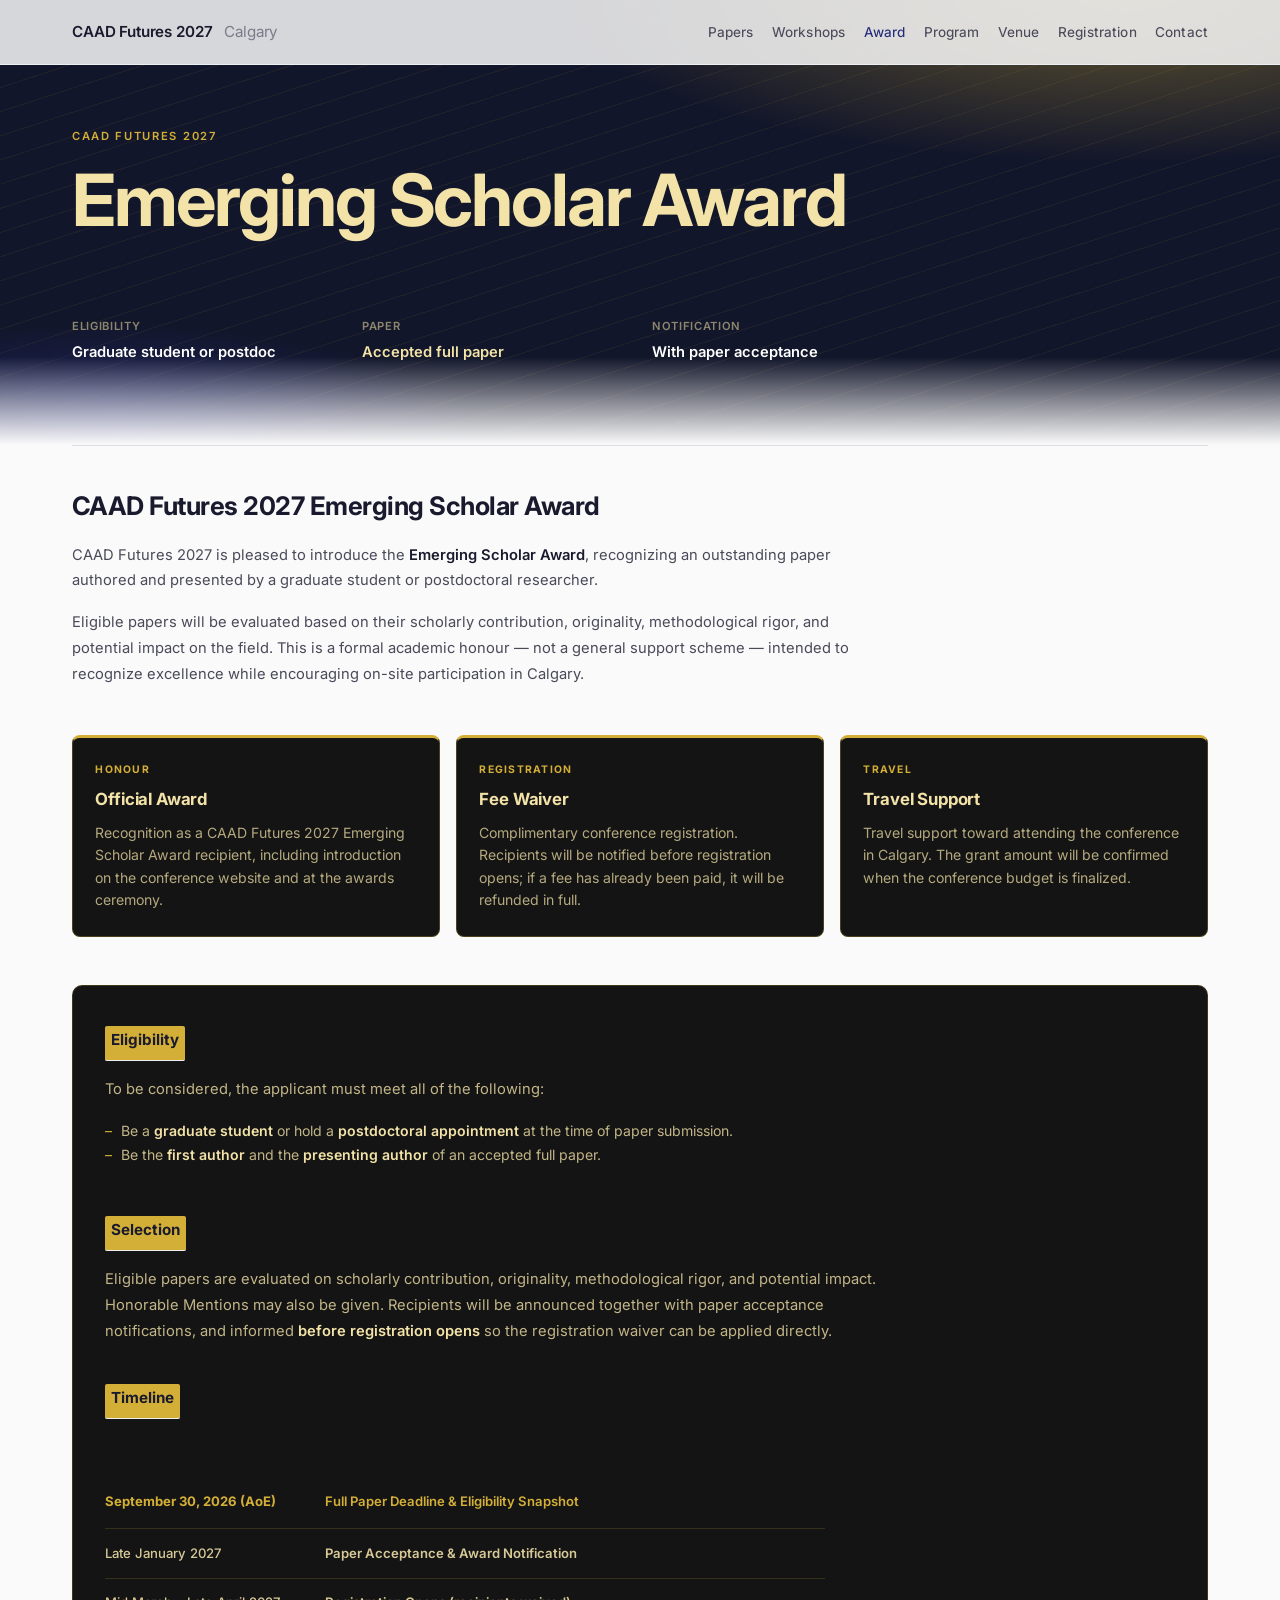
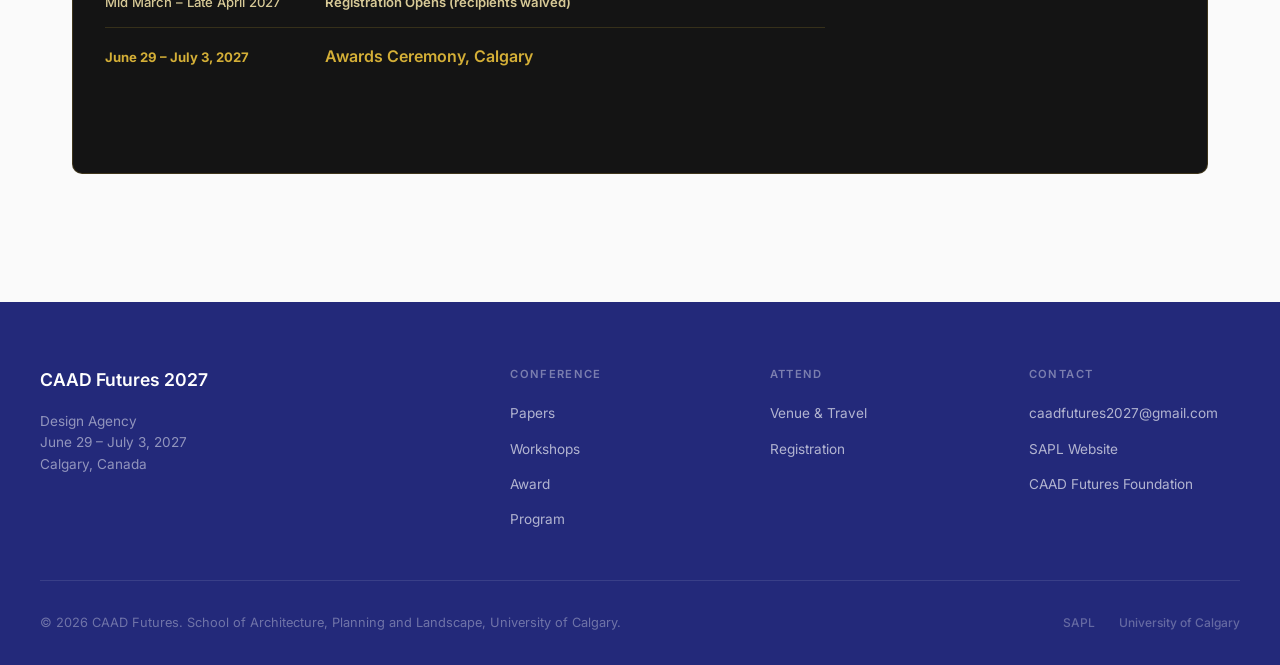
==== award.html @ a6522be3 "Add the Emerging Scholar Award and an online short-paper track. Keep both paper formats on one Call " ====
<!DOCTYPE html>
<html lang="en">
<head>
  <meta charset="UTF-8">
  <meta name="viewport" content="width=device-width, initial-scale=1.0">
  <title>Emerging Scholar Award — CAAD Futures 2027</title>
  <meta name="description" content="CAAD Futures 2027 Emerging Scholar Award: recognizing an outstanding full paper by a graduate student or postdoctoral researcher, with complimentary registration and travel support.">
  <link rel="icon" type="image/x-icon" href="favicon.ico">
  <link rel="icon" type="image/png" sizes="32x32" href="favicon-32x32.png">
  <link rel="icon" type="image/png" sizes="16x16" href="favicon-16x16.png">
  <link rel="apple-touch-icon" sizes="180x180" href="apple-touch-icon.png">
  <link rel="preconnect" href="https://fonts.googleapis.com">
  <link rel="preconnect" href="https://fonts.gstatic.com" crossorigin>
  <link href="https://fonts.googleapis.com/css2?family=Inter:wght@300;400;500;600;700&display=swap" rel="stylesheet">
  <link rel="stylesheet" href="css/style.css">
  <style>
    .reveal {
      opacity: 0;
      transform: translateY(24px);
      transition: opacity 0.7s ease, transform 0.7s ease;
    }
    .reveal.revealed {
      opacity: 1;
      transform: translateY(0);
    }
  </style>
</head>
<body class="award-page">

  <!-- ══ NAV ══ -->
  <nav class="nav">
    <div class="nav-inner">
      <a href="index.html" class="nav-logo">CAAD Futures 2027 <span>Calgary</span></a>
      <ul class="nav-links">
        <li><a href="papers.html">Papers</a></li>
        <li><a href="workshops.html">Workshops</a></li>
        <li><a href="award.html" class="active">Award</a></li>
        <li><a href="program.html">Program</a></li>
        <li><a href="venue.html">Venue</a></li>
        <li><a href="registration.html">Registration</a></li>
        <li><a href="contact.html">Contact</a></li>
      </ul>
      <div class="nav-hamburger" aria-label="Menu">
        <span></span>
        <span></span>
        <span></span>
      </div>
    </div>
  </nav>

  <div class="mobile-menu">
    <a href="papers.html">Papers</a>
    <a href="workshops.html">Workshops</a>
    <a href="award.html">Award</a>
    <a href="program.html">Program</a>
    <a href="venue.html">Venue</a>
    <a href="registration.html">Registration</a>
    <a href="contact.html">Contact</a>
  </div>


  <!-- ══ PAGE HEADER + META ══ -->
  <div class="award-header-wrap">
    <section class="page-header">
      <p class="section-label">CAAD Futures 2027</p>
      <h1 class="page-title">Emerging Scholar Award</h1>
    </section>

    <section class="section" style="padding-top: 2rem; padding-bottom: 2.5rem;">
      <div class="cfp-meta-row cfp-meta-row--3">
        <div class="cfp-meta-block">
          <p class="cfp-meta-label">Eligibility</p>
          <p class="cfp-meta-value">Graduate student or postdoc</p>
        </div>
        <div class="cfp-meta-block">
          <p class="cfp-meta-label">Paper</p>
          <p class="cfp-meta-value cfp-meta-value--accent">Accepted full paper</p>
        </div>
        <div class="cfp-meta-block">
          <p class="cfp-meta-label">Notification</p>
          <p class="cfp-meta-value">With paper acceptance</p>
        </div>
      </div>
    </section>
  </div>


  <section class="section" id="award" style="padding-top: 0;">

    <div class="divider-inline"><hr></div>

    <div class="cfp-theme-block reveal">
      <h2 class="cfp-theme-title">CAAD Futures 2027 Emerging Scholar Award</h2>
      <div class="cfp-theme-text">
        <p>CAAD Futures 2027 is pleased to introduce the <strong>Emerging Scholar Award</strong>, recognizing an outstanding paper authored and presented by a graduate student or postdoctoral researcher.</p>
        <p>Eligible papers will be evaluated based on their scholarly contribution, originality, methodological rigor, and potential impact on the field. This is a formal academic honour — not a general support scheme — intended to recognize excellence while encouraging on-site participation in Calgary.</p>
      </div>
    </div>

    <div class="award-benefits reveal">
      <div class="award-benefit">
        <p class="award-benefit-label">Honour</p>
        <h3 class="award-benefit-title">Official Award</h3>
        <p class="award-benefit-text">Recognition as a CAAD Futures 2027 Emerging Scholar Award recipient, including introduction on the conference website and at the awards ceremony.</p>
      </div>
      <div class="award-benefit">
        <p class="award-benefit-label">Registration</p>
        <h3 class="award-benefit-title">Fee Waiver</h3>
        <p class="award-benefit-text">Complimentary conference registration. Recipients will be notified before registration opens; if a fee has already been paid, it will be refunded in full.</p>
      </div>
      <div class="award-benefit">
        <p class="award-benefit-label">Travel</p>
        <h3 class="award-benefit-title">Travel Support</h3>
        <p class="award-benefit-text">Travel support toward attending the conference in Calgary. The grant amount will be confirmed when the conference budget is finalized.</p>
      </div>
    </div>

    <div class="award-panel">

    <div class="cfp-theme-block reveal">
      <h3 class="cfp-section-heading award-panel-heading">Eligibility</h3>
      <div class="cfp-theme-text">
        <p>To be considered, the applicant must meet all of the following:</p>
        <ul class="cfp-proposal-list">
          <li>Be a <strong>graduate student</strong> or hold a <strong>postdoctoral appointment</strong> at the time of paper submission.</li>
          <li>Be the <strong>first author</strong> and the <strong>presenting author</strong> of an accepted full paper.</li>
        </ul>
      </div>
    </div>

    <div class="cfp-theme-block reveal" style="margin-bottom: 0;">
      <h3 class="cfp-section-heading award-panel-heading">Selection</h3>
      <div class="cfp-theme-text">
        <p>Eligible papers are evaluated on scholarly contribution, originality, methodological rigor, and potential impact. Honorable Mentions may also be given. Recipients will be announced together with paper acceptance notifications, and informed <strong>before registration opens</strong> so the registration waiver can be applied directly.</p>
      </div>
    </div>

    <div class="cfp-timeline reveal" style="margin-top: 2.5rem;">
      <h3 class="cfp-section-heading award-panel-heading">Timeline</h3>
      <table class="dates-table">
        <tbody>
          <tr class="dates-row is-now">
            <td class="dates-date">September 30, 2026 (AoE)</td>
            <td class="dates-event">Full Paper Deadline &amp; Eligibility Snapshot</td>
          </tr>
          <tr class="dates-row">
            <td class="dates-date">Late January 2027</td>
            <td class="dates-event">Paper Acceptance &amp; Award Notification</td>
          </tr>
          <tr class="dates-row">
            <td class="dates-date">Mid March – Late April 2027</td>
            <td class="dates-event">Registration Opens (recipients waived)</td>
          </tr>
          <tr class="dates-row dates-conf">
            <td class="dates-date">June 29 – July 3, 2027</td>
            <td class="dates-event">Awards Ceremony, Calgary</td>
          </tr>
        </tbody>
      </table>
    </div>

    </div>

  </section>


  <!-- ══ FOOTER ══ -->
  <footer class="footer">
    <div class="footer-inner">
      <div class="footer-grid">
        <div>
          <p class="footer-brand">CAAD Futures 2027</p>
          <p class="footer-brand-sub">
            Design Agency<br>
            June 29 – July 3, 2027<br>
            Calgary, Canada
          </p>
        </div>
        <div>
          <p class="footer-heading">Conference</p>
          <ul class="footer-links">
            <li><a href="papers.html">Papers</a></li>
            <li><a href="workshops.html">Workshops</a></li>
            <li><a href="award.html">Award</a></li>
            <li><a href="program.html">Program</a></li>
          </ul>
        </div>
        <div>
          <p class="footer-heading">Attend</p>
          <ul class="footer-links">
            <li><a href="venue.html">Venue & Travel</a></li>
            <li><a href="registration.html">Registration</a></li>
          </ul>
        </div>
        <div>
          <p class="footer-heading">Contact</p>
          <ul class="footer-links">
            <li><a href="mailto:caadfutures2027@gmail.com">caadfutures2027@gmail.com</a></li>
            <li><a href="https://sapl.ucalgary.ca" target="_blank" rel="noopener">SAPL Website</a></li>
            <li><a href="https://www.caadfutures.org/" target="_blank" rel="noopener">CAAD Futures Foundation</a></li>
          </ul>
        </div>
      </div>
      <div class="footer-bottom">
        <p class="footer-copy">&copy; 2026 CAAD Futures. School of Architecture, Planning and Landscape, University of Calgary.</p>
        <div class="footer-logos">
          <span>SAPL</span>
          <span>University of Calgary</span>
        </div>
      </div>
    </div>
  </footer>

  <script src="js/main.js"></script>
</body>
</html>
---- css/style.css ----
:root {
  --color-bg: #fafafa;
  --color-surface: #ffffff;
  --color-text: #1a1a2e;
  --color-text-secondary: #4a4a5a;
  --color-text-tertiary: #7a7a8a;
  --color-accent: #23297a;
  --color-accent-hover: #2e3590;
  --color-accent-light: #ecedf5;
  --color-border: #dddde5;
  --color-border-light: #eeeff3;
  --color-highlight: #ecedf5;
  --color-tag-bg: #e4e5f0;
  --color-tag-text: #3a4199;
  --color-live: #dc2626;
  --font-display: 'Inter', system-ui, -apple-system, sans-serif;
  --font-body: 'Inter', system-ui, -apple-system, sans-serif;
}

* {
  margin: 0;
  padding: 0;
  box-sizing: border-box;
}

html {
  scroll-behavior: smooth;
  -webkit-font-smoothing: antialiased;
  -moz-osx-font-smoothing: grayscale;
}

body {
  font-family: var(--font-body);
  background: var(--color-bg);
  color: var(--color-text);
  line-height: 1.6;
}

/* ── NAV ── */

.nav {
  position: fixed;
  top: 0;
  left: 0;
  right: 0;
  z-index: 100;
  background: rgba(250, 250, 250, 0.85);
  backdrop-filter: blur(20px);
  -webkit-backdrop-filter: blur(20px);
  border-bottom: 1px solid var(--color-border-light);
  transition: all 0.3s ease;
}

.nav.scrolled {
  background: rgba(250, 250, 250, 0.95);
  border-bottom-color: var(--color-border);
}

.nav-inner {
  max-width: 1200px;
  margin: 0 auto;
  padding: 0 2rem;
  height: 64px;
  display: flex;
  align-items: center;
  justify-content: space-between;
}

.nav-logo {
  font-family: var(--font-display);
  font-size: 0.95rem;
  font-weight: 600;
  letter-spacing: -0.01em;
  color: var(--color-text);
  text-decoration: none;
}

.nav-logo span {
  font-weight: 400;
  color: var(--color-text-tertiary);
  margin-left: 0.5rem;
}

.nav-links {
  display: flex;
  gap: 1.15rem;
  list-style: none;
}

.nav-links a {
  font-size: 0.85rem;
  font-weight: 450;
  color: var(--color-text-secondary);
  text-decoration: none;
  transition: color 0.2s;
  letter-spacing: 0.01em;
}

.nav-links a:hover,
.nav-links a.active {
  color: var(--color-accent);
}

.nav-hamburger {
  display: none;
  flex-direction: column;
  gap: 5px;
  cursor: pointer;
  padding: 4px;
}

.nav-hamburger span {
  display: block;
  width: 22px;
  height: 1.5px;
  background: var(--color-text);
  transition: all 0.3s;
}

.mobile-menu {
  display: none;
  position: fixed;
  top: 64px;
  left: 0;
  right: 0;
  bottom: 0;
  background: rgba(250, 250, 250, 0.98);
  backdrop-filter: blur(20px);
  z-index: 99;
  padding: 2rem;
}

.mobile-menu.open {
  display: flex;
  flex-direction: column;
  gap: 0.5rem;
}

.mobile-menu a {
  font-family: var(--font-display);
  font-size: 1.5rem;
  font-weight: 500;
  color: var(--color-text);
  text-decoration: none;
  padding: 0.75rem 0;
  border-bottom: 1px solid var(--color-border-light);
  transition: color 0.2s;
}

.mobile-menu a:hover {
  color: var(--color-text-secondary);
}

/* ── HERO ── */

.hero {
  min-height: 100vh;
  display: flex;
  flex-direction: column;
  justify-content: center;
  padding: 8rem 2rem 4rem;
  max-width: 1200px;
  margin: 0 auto;
  position: relative;
}

.hero-gif {
  width: 100%;
  height: auto;
  margin-bottom: 2rem;
}

.hero-agency-gif {
  height: 1em;
  width: auto;
  vertical-align: -0.25em;
  margin-left: 0.1em;
  object-fit: contain;
}

.hero-eyebrow {
  font-family: var(--font-display);
  font-size: clamp(1.8rem, 4vw, 3rem);
  font-weight: 700;
  letter-spacing: -0.03em;
  text-transform: none;
  color: var(--color-accent);
  margin-bottom: 0.5rem;
}

.hero-title {
  font-family: var(--font-display);
  font-size: clamp(3rem, 8vw, 6.5rem);
  font-weight: 700;
  line-height: 1.0;
  letter-spacing: -0.03em;
  color: var(--color-accent);
  margin-bottom: 3rem;
  white-space: nowrap;
}

.hero-subtitle {
  font-family: var(--font-display);
  font-size: clamp(1.2rem, 3vw, 2rem);
  font-weight: 400;
  color: var(--color-accent);
  opacity: 0.6;
  letter-spacing: -0.01em;
  margin-bottom: 3rem;
}

.hero-meta {
  display: flex;
  flex-wrap: wrap;
  gap: 1.5rem;
  margin-bottom: 3rem;
}

.hero-meta-item {
  display: flex;
  align-items: center;
  gap: 0.5rem;
  font-size: 0.95rem;
  color: var(--color-text-secondary);
}

.hero-meta-item svg {
  width: 18px;
  height: 18px;
  opacity: 0.5;
}

/* ── GANTT TIMELINE ── */

.gantt {
  margin-top: 3.5rem;
  position: relative;
  width: 100%;
  overflow-x: auto;
  -webkit-overflow-scrolling: touch;
}

.gantt-inner {
  min-width: 750px;
  position: relative;
}

/* Header ticks (absolute positioned) */
.gantt-header {
  position: relative;
  margin-left: 100px;
  height: 22px;
  margin-bottom: 4px;
}

.gantt-tick {
  position: absolute;
  font-size: 0.6rem;
  font-weight: 450;
  color: var(--color-text-tertiary);
  transform: translateX(-50%);
  white-space: nowrap;
  letter-spacing: 0.01em;
}

.gantt-tick.is-year {
  font-weight: 700;
  color: var(--color-text-secondary);
}

.gantt-tick.is-day {
  font-size: 0.62rem;
  font-weight: 700;
  color: var(--color-accent);
  opacity: 1;
}

/* Conference zone background */
.gantt-conf-zone {
  position: absolute;
  top: 22px;
  bottom: 0;
  background: var(--color-accent);
  opacity: 0.045;
  pointer-events: none;
  border-radius: 3px;
}

/* Vertical grid lines */
.gantt-grid-abs {
  position: absolute;
  top: 26px;
  bottom: 0;
  left: 100px;
  right: 0;
  pointer-events: none;
}

.gantt-vline {
  position: absolute;
  top: 0;
  bottom: 0;
  width: 1px;
  background: var(--color-border-light);
}

.gantt-vline.is-year {
  background: var(--color-border);
}

.gantt-vline.is-day {
  background: var(--color-accent);
  opacity: 0.18;
}

/* Tracks */
.gantt-tracks {
  position: relative;
  margin-left: 100px;
}

.gantt-track {
  display: flex;
  align-items: center;
  height: 28px;
  position: relative;
}

.gantt-track.conf-row {
  height: 30px;
  margin-left: -8px;
  padding-left: 8px;
  margin-right: -4px;
  background: linear-gradient(90deg,
    transparent 0%,
    rgba(35, 41, 122, 0.04) 10%,
    rgba(35, 41, 122, 0.04) 100%
  );
  border-radius: 3px;
}

.gantt-track.conf-row .gantt-bar {
  height: 6px;
}

.gantt-track.conf-row .gantt-bar-dot {
  width: 8px;
  height: 8px;
}

.gantt-track-label {
  position: absolute;
  left: -100px;
  width: 92px;
  font-size: 0.68rem;
  font-weight: 600;
  color: var(--color-text-secondary);
  text-align: right;
  padding-right: 12px;
  letter-spacing: 0.01em;
}

.gantt-track-label.conf-label {
  color: var(--color-accent);
  font-weight: 700;
}

/* Bars */
.gantt-bar {
  position: absolute;
  height: 4px;
  border-radius: 2px;
  display: flex;
  align-items: center;
  padding: 0;
  transition: opacity 0.2s, height 0.15s;
  cursor: default;
}

.gantt-bar:hover {
  opacity: 0.85 !important;
  height: 6px;
}

.gantt-bar-label {
  position: absolute;
  top: -14px;
  left: 0;
  font-size: 0.55rem;
  font-weight: 600;
  color: var(--color-text-secondary);
  white-space: nowrap;
  letter-spacing: 0.01em;
}

.gantt-bar.active {
  height: 6px;
}

.gantt-bar.active .gantt-bar-label {
  color: var(--color-accent);
  font-weight: 650;
}

.gantt-bar-dot {
  position: absolute;
  left: -3px;
  top: 50%;
  transform: translateY(-50%);
  width: 7px;
  height: 7px;
  border-radius: 50%;
}

/* Today marker */
.gantt-today {
  position: absolute;
  top: 0;
  bottom: 0;
  width: 2px;
  background: var(--color-live);
  z-index: 10;
  pointer-events: none;
}

.gantt-today::before {
  content: 'Today';
  position: absolute;
  top: -18px;
  left: 50%;
  transform: translateX(-50%);
  font-size: 0.55rem;
  font-weight: 700;
  color: var(--color-live);
  white-space: nowrap;
  letter-spacing: 0.04em;
  text-transform: uppercase;
}

.gantt-today::after {
  content: '';
  position: absolute;
  top: -3px;
  left: 50%;
  transform: translateX(-50%);
  width: 6px;
  height: 6px;
  border-radius: 50%;
  background: var(--color-live);
}

/* Gantt responsive */
@media (max-width: 600px) {
  .gantt { margin-top: 2.5rem; }
  .gantt-header { margin-left: 72px; }
  .gantt-grid-abs { left: 72px; }
  .gantt-tracks { margin-left: 72px; }
  .gantt-conf-zone { left: calc(52% + 72px) !important; }
  .gantt-track-label {
    left: -72px;
    width: 64px;
    font-size: 0.6rem;
    padding-right: 8px;
  }
  .gantt-tick { font-size: 0.5rem; }
  .gantt-tick.is-day { font-size: 0.48rem; }
}

/* ── PHASE CARD ── */

.phase-cards {
  display: flex;
  flex-wrap: wrap;
  gap: 2rem;
  max-width: 1000px;
}

.phase-card {
  background: var(--color-accent);
  color: white;
  border-radius: 5px;
  padding: 2rem 2.5rem;
  flex: 1 1 0;
  min-width: 0;
  position: relative;
  overflow: hidden;
}

.phase-card::after {
  content: '';
  position: absolute;
  top: -50%;
  right: -30%;
  width: 200px;
  height: 200px;
  background: rgba(255, 255, 255, 0.03);
  border-radius: 50%;
}

.phase-label {
  font-size: 0.7rem;
  font-weight: 600;
  letter-spacing: 0.15em;
  text-transform: uppercase;
  color: rgba(255, 255, 255, 0.5);
  margin-bottom: 0.75rem;
}

.phase-title {
  font-family: var(--font-display);
  font-size: 1.4rem;
  font-weight: 600;
  margin-bottom: 0.5rem;
  letter-spacing: -0.01em;
}

.phase-desc {
  font-size: 0.9rem;
  color: rgba(255, 255, 255, 0.65);
  margin-bottom: 1.5rem;
  line-height: 1.5;
}

.phase-btn {
  display: inline-flex;
  align-items: center;
  gap: 0.5rem;
  background: white;
  color: var(--color-accent);
  font-family: var(--font-body);
  font-size: 0.85rem;
  font-weight: 600;
  padding: 0.7rem 1.4rem;
  border-radius: 5px;
  text-decoration: none;
  transition: all 0.2s;
}

.phase-btn:hover {
  background: rgba(255, 255, 255, 0.9);
  transform: translateY(-1px);
}

.phase-btn svg {
  width: 14px;
  height: 14px;
  transition: transform 0.2s;
}

.phase-btn:hover svg {
  transform: translateX(2px);
}

.phase-card--cfp {
  background: linear-gradient(145deg, #4f63f2 0%, #6d7cff 55%, #8aa0ff 100%);
}

.phase-card--cfp .phase-btn {
  color: #3d4fd4;
}

.phase-card--cfp .phase-desc .deadline-badge {
  background: #fff;
  color: #3d4fd4;
}

.phase-card--pulse {
  animation: phase-card-blink 1.4s ease-in-out infinite;
}

@keyframes phase-card-blink {
  0%, 100% {
    box-shadow: 0 8px 24px rgba(79, 99, 242, 0.28);
    filter: brightness(1);
  }
  50% {
    box-shadow: 0 0 0 8px rgba(255, 255, 255, 0.45), 0 18px 42px rgba(79, 99, 242, 0.5);
    filter: brightness(1.28);
  }
}

@media (prefers-reduced-motion: reduce) {
  .phase-card--pulse {
    animation: none;
    box-shadow: 0 0 0 3px rgba(255, 255, 255, 0.45);
    filter: brightness(1.08);
  }
}

.award-spotlight {
  display: flex;
  align-items: center;
  justify-content: space-between;
  gap: 2rem;
  max-width: 1000px;
  margin-top: 1.25rem;
  padding: 1.85rem 2.25rem;
  text-decoration: none;
  color: #fff;
  border-radius: 6px;
  position: relative;
  overflow: hidden;
  background: linear-gradient(135deg, #3d1f4a 0%, #6b2d5b 48%, #8e3b52 100%);
  box-shadow: 0 14px 36px rgba(61, 31, 74, 0.32);
  transition: transform 0.2s, box-shadow 0.2s;
}

.award-spotlight::before {
  content: '';
  position: absolute;
  inset: 0;
  background:
    repeating-linear-gradient(
      -22deg,
      transparent,
      transparent 14px,
      rgba(255, 255, 255, 0.06) 14px,
      rgba(255, 255, 255, 0.06) 15px
    );
  pointer-events: none;
}

.award-spotlight-copy,
.award-spotlight-cta {
  position: relative;
}

.award-spotlight-kicker {
  font-size: 0.68rem;
  font-weight: 700;
  letter-spacing: 0.16em;
  text-transform: uppercase;
  color: rgba(255, 255, 255, 0.62);
  margin-bottom: 0.4rem;
}

.award-spotlight-title {
  font-family: var(--font-display);
  font-size: 1.55rem;
  font-weight: 700;
  letter-spacing: -0.02em;
  margin-bottom: 0.4rem;
}

.award-spotlight-desc {
  font-size: 0.9rem;
  line-height: 1.5;
  color: rgba(255, 255, 255, 0.78);
  max-width: 52ch;
}

.award-spotlight-cta {
  flex-shrink: 0;
  display: inline-flex;
  align-items: center;
  gap: 0.5rem;
  background: #fff;
  color: #3d1f4a;
  font-size: 0.85rem;
  font-weight: 700;
  padding: 0.75rem 1.35rem;
  border-radius: 5px;
}

.award-spotlight-cta svg {
  width: 14px;
  height: 14px;
}

.award-spotlight:hover {
  transform: translateY(-2px);
  box-shadow: 0 18px 44px rgba(61, 31, 74, 0.42);
}

.award-spotlight:hover .award-spotlight-cta svg {
  transform: translateX(2px);
}

.award-spotlight-cta svg {
  transition: transform 0.2s;
}

@media (prefers-reduced-motion: reduce) {
  .award-spotlight {
    transition: none;
  }
}

.award-header-wrap {
  position: relative;
  isolation: isolate;
  overflow: hidden;
  background: #12162a;
}

.award-header-wrap::before {
  content: '';
  position: absolute;
  inset: 0;
  background:
    radial-gradient(ellipse 85% 70% at 88% 0%, rgba(212, 175, 55, 0.42), transparent 52%),
    radial-gradient(ellipse 55% 50% at 8% 100%, rgba(35, 41, 122, 0.85), transparent 55%),
    repeating-linear-gradient(-18deg, transparent, transparent 22px, rgba(212, 175, 55, 0.07) 22px, rgba(212, 175, 55, 0.07) 23px);
  z-index: 0;
}

.award-header-wrap::after {
  content: '';
  position: absolute;
  left: 0;
  right: 0;
  bottom: 0;
  height: 88px;
  background: linear-gradient(to bottom, transparent, var(--color-bg));
  z-index: 1;
  pointer-events: none;
}

.award-header-wrap .page-header,
.award-header-wrap .section {
  position: relative;
  z-index: 2;
  background: transparent;
}

.award-header-wrap .section-label {
  color: #d4af37;
}

.award-header-wrap .page-title {
  color: #f3e3a8;
}

.award-header-wrap .cfp-meta-label {
  color: rgba(243, 227, 168, 0.55);
}

.award-header-wrap .cfp-meta-value {
  color: #fff;
}

.award-header-wrap .cfp-meta-value--accent {
  color: #f3e3a8;
}

.cfp-meta-row--3 {
  grid-template-columns: repeat(3, 1fr);
}

.award-page .award-benefit {
  background: #141414;
  border: 1px solid rgba(212, 175, 55, 0.28);
  border-top: 3px solid #d4af37;
}

.award-page .award-benefit-label {
  color: #d4af37;
}

.award-page .award-benefit-title {
  color: #f3e3a8;
}

.award-page .award-benefit-text {
  color: rgba(243, 227, 168, 0.72);
}

.award-panel {
  background: #141414;
  padding: 2.5rem 2rem;
  border-radius: 10px;
  margin-bottom: 2rem;
  border: 1px solid rgba(212, 175, 55, 0.22);
}

.award-panel-heading {
  font-size: 1.15rem;
  border-bottom: none;
  display: inline-block;
  background: #d4af37;
  color: #141414;
  padding: 0.12em 0.4em;
  border-radius: 2px;
  margin-bottom: 1rem;
}

.award-panel .cfp-theme-text p,
.award-panel .cfp-proposal-list li {
  color: rgba(243, 227, 168, 0.78);
}

.award-panel .cfp-theme-text strong,
.award-panel .cfp-proposal-list strong {
  color: #f3e3a8;
}

.award-panel .cfp-proposal-list li::before {
  color: #d4af37;
}

.award-panel .dates-date,
.award-panel .dates-event {
  color: rgba(243, 227, 168, 0.88);
}

.award-panel .dates-row td {
  border-bottom-color: rgba(212, 175, 55, 0.18);
}

.award-panel .dates-row.is-now .dates-date,
.award-panel .dates-row.is-now .dates-event,
.award-panel .dates-row.dates-conf .dates-date,
.award-panel .dates-row.dates-conf .dates-event {
  color: #d4af37;
}

.award-benefits {
  display: grid;
  grid-template-columns: repeat(3, 1fr);
  gap: 1rem;
  margin: 0 0 3rem;
}

.award-benefit {
  background: var(--color-surface);
  border: 1px solid var(--color-border-light);
  border-radius: 8px;
  padding: 1.5rem 1.4rem;
}

.award-benefit-label {
  font-size: 0.65rem;
  font-weight: 700;
  letter-spacing: 0.12em;
  text-transform: uppercase;
  color: var(--color-accent);
  margin-bottom: 0.45rem;
}

.award-benefit-title {
  font-family: var(--font-display);
  font-size: 1.05rem;
  font-weight: 700;
  margin-bottom: 0.55rem;
  letter-spacing: -0.01em;
}

.award-benefit-text {
  font-size: 0.88rem;
  color: var(--color-text-secondary);
  line-height: 1.6;
}

.tag-award {
  background: rgba(184, 134, 11, 0.12);
  color: #8a6914;
}

.tag-short {
  background: rgba(14, 110, 110, 0.1);
  color: #0e6e6e;
}

.phase-card--ers {
  background: linear-gradient(145deg, #0e6e6e 0%, #178787 100%);
}

.phase-card--ers .phase-btn {
  color: #0e6e6e;
}

.ers-page {
  --color-accent: #0e6e6e;
  --color-accent-hover: #148282;
  --color-accent-light: #e6f3f3;
  --color-tag-bg: #d7ecec;
  --color-tag-text: #0e6e6e;
}

.ers-page .page-title,
.ers-page .section-label {
  color: #0e6e6e;
}

.ers-page .cfp-meta-value--accent,
.ers-page .cfp-topics-num {
  color: #0e6e6e;
}

.ers-page .dates-row.is-now .dates-date,
.ers-page .dates-row.is-now .dates-event,
.ers-page .dates-row.dates-conf .dates-date,
.ers-page .dates-row.dates-conf .dates-event {
  color: #0e6e6e;
}

.ers-compare {
  display: grid;
  grid-template-columns: 1fr 1fr;
  gap: 1rem;
  margin: 0 0 3rem;
}

.ers-compare-card {
  background: var(--color-surface);
  border: 1px solid var(--color-border-light);
  border-radius: 8px;
  padding: 1.5rem 1.4rem;
}

.ers-compare-card--full {
  background: var(--color-accent-light);
  border-color: #c5c8e0;
}

.ers-compare-card--full .ers-compare-label,
.ers-compare-card--full .cfp-proposal-list strong {
  color: var(--color-accent);
}

.ers-compare-card--focus {
  background: #e6f3f3;
  border-color: #b7d8d8;
}

.ers-compare-label {
  font-size: 0.65rem;
  font-weight: 700;
  letter-spacing: 0.12em;
  text-transform: uppercase;
  color: var(--color-text-tertiary);
  margin-bottom: 0.4rem;
}

.ers-compare-card--focus .ers-compare-label {
  color: #0e6e6e;
}

.track-badge {
  display: inline-block;
  font-size: 0.68rem;
  font-weight: 700;
  letter-spacing: 0.08em;
  text-transform: uppercase;
  padding: 0.12em 0.4em;
  border-radius: 2px;
  vertical-align: 0.08em;
  margin-right: 0.25rem;
}

.track-badge--inperson {
  background: var(--color-accent);
  color: #fff;
}

.track-badge--online {
  background: #0e6e6e;
  color: #fff;
}

.ers-compare-title {
  font-family: var(--font-display);
  font-size: 1.25rem;
  font-weight: 700;
  margin-bottom: 0.75rem;
  letter-spacing: -0.02em;
}

.ers-compare-link {
  margin-top: 1rem;
  font-size: 0.85rem;
}

.ers-compare-link a {
  color: var(--color-accent);
  font-weight: 600;
  text-decoration: none;
  border-bottom: 1px solid var(--color-border);
}

.ers-panel {
  background: var(--color-accent-light);
  padding: 2.5rem 2rem;
  border-radius: 10px;
  margin-bottom: 2rem;
}

.ers-mark {
  font-size: 1.15rem;
  border-bottom: none;
  display: inline-block;
  background: #0e6e6e;
  color: #fff;
  padding: 0.05em 0.3em;
  border-radius: 2px;
}

.ers-panel .cfp-theme-text strong,
.ers-panel .cfp-proposal-list strong {
  color: #0e6e6e;
}

@media (max-width: 768px) {
  .ers-compare {
    grid-template-columns: 1fr;
  }
}

@media (max-width: 768px) {
  .award-benefits {
    grid-template-columns: 1fr;
  }

  .award-spotlight {
    flex-direction: column;
    align-items: flex-start;
    padding: 1.5rem 1.4rem;
  }

  .cfp-meta-row--3 {
    grid-template-columns: 1fr;
  }
}

/* ── SECTIONS ── */

.section {
  max-width: 1200px;
  margin: 0 auto;
  padding: 6rem 2rem;
}

.section-label {
  font-size: 0.7rem;
  font-weight: 600;
  letter-spacing: 0.15em;
  text-transform: uppercase;
  color: var(--color-accent);
  margin-bottom: 1rem;
}

.section-title {
  font-family: var(--font-display);
  font-size: clamp(2rem, 4vw, 3rem);
  font-weight: 700;
  letter-spacing: -0.02em;
  margin-bottom: 1.5rem;
  line-height: 1.15;
}

.section-desc {
  font-size: 1.05rem;
  color: var(--color-text-secondary);
  max-width: 720px;
  line-height: 1.7;
}

.divider {
  max-width: 1200px;
  margin: 0 auto;
  padding: 0 2rem;
}

.divider hr {
  border: none;
  border-top: 1px solid var(--color-border);
}

/* ── THEME ── */

.theme-section {
  background: var(--color-surface);
  border-top: 1px solid var(--color-border-light);
  border-bottom: 1px solid var(--color-border-light);
}

.theme-grid {
  display: grid;
  grid-template-columns: 1fr 1fr;
  gap: 4rem;
  margin-top: 3rem;
}

.theme-text {
  font-size: 1.05rem;
  color: var(--color-text-secondary);
  line-height: 1.8;
}

.theme-topics {
  display: flex;
  flex-direction: column;
  gap: 0.75rem;
}

.topic-item {
  display: flex;
  align-items: flex-start;
  gap: 1rem;
  padding: 1rem 1.25rem;
  background: var(--color-bg);
  border-radius: 5px;
  border: 1px solid var(--color-border-light);
  transition: border-color 0.2s;
}

.topic-item:hover {
  border-color: var(--color-border);
}

.topic-number {
  font-family: var(--font-display);
  font-size: 0.75rem;
  font-weight: 600;
  color: var(--color-accent);
  opacity: 0.5;
  min-width: 20px;
}

.topic-text {
  font-size: 0.9rem;
  font-weight: 450;
  color: var(--color-text);
  line-height: 1.4;
}

/* ── DATES TABLE ── */

.dates-table {
  width: 100%;
  max-width: 720px;
  border-collapse: collapse;
  margin-top: 2.5rem;
}

.dates-row td {
  padding: 0.85rem 0;
  border-bottom: 1px solid var(--color-border-light);
  vertical-align: baseline;
}

.dates-row:last-child td {
  border-bottom: none;
}

.dates-date {
  width: 220px;
  font-size: 0.82rem;
  font-weight: 500;
  color: var(--color-text);
  padding-right: 2rem !important;
  white-space: nowrap;
}

.dates-event {
  font-family: var(--font-display);
  font-size: 0.82rem;
  font-weight: 600;
  color: var(--color-text);
}

.dates-tag {
  width: 100px;
  text-align: right;
  padding-left: 1rem !important;
}

.dates-tag span {
  display: inline-block;
  font-size: 0.65rem;
  font-weight: 600;
  padding: 0.2rem 0.5rem;
  border-radius: 3px;
  letter-spacing: 0.02em;
}

.tag-papers {
  background: rgba(35, 41, 122, 0.08);
  color: #23297a;
}

.tag-workshops {
  background: rgba(92, 107, 192, 0.08);
  color: #3949ab;
}

.tag-reg {
  background: rgba(198, 68, 62, 0.08);
  color: #c6443e;
}

.tag-conf {
  background: var(--color-accent);
  color: white;
}

/* Active row */
.dates-row.is-now td {
  padding-top: 1rem;
  padding-bottom: 1rem;
}

.dates-row.is-now .dates-date {
  color: var(--color-accent);
  font-weight: 700;
}

.dates-row.is-now .dates-event {
  color: var(--color-accent);
}

/* Conference row */
.dates-row.dates-conf td {
  padding-top: 1rem;
  padding-bottom: 1rem;
  border-bottom: none;
}

.dates-row.dates-conf .dates-date {
  font-weight: 700;
  color: var(--color-accent);
}

.dates-row.dates-conf .dates-event {
  color: var(--color-accent);
  font-size: 1rem;
}

@media (max-width: 600px) {
  .dates-date {
    width: auto;
    white-space: normal;
    font-size: 0.75rem;
    padding-right: 1rem !important;
  }
  .dates-event { font-size: 0.82rem; }
  .dates-tag { display: none; }
}

/* ── PROGRAM GRID ── */

.program-grid {
  display: grid;
  grid-template-columns: repeat(auto-fill, minmax(320px, 1fr));
  gap: 1rem;
  margin-top: 2.5rem;
}

.program-day {
  border: 1px solid var(--color-border-light);
  border-radius: 5px;
  overflow: hidden;
  background: var(--color-surface);
  transition: border-color 0.2s;
}

.program-day:hover {
  border-color: var(--color-border);
}

.program-day-header {
  display: flex;
  align-items: center;
  gap: 0.75rem;
  padding: 0.85rem 1.25rem;
  border-bottom: 1px solid var(--color-border-light);
  background: var(--color-bg);
}

.program-day-num {
  font-family: var(--font-display);
  font-size: 0.85rem;
  font-weight: 700;
  color: var(--color-text);
}

.program-day-date {
  font-size: 0.78rem;
  font-weight: 500;
  color: var(--color-text-secondary);
  flex: 1;
}

.program-day-date span {
  color: var(--color-text-tertiary);
  font-weight: 400;
}

.program-day-type {
  font-size: 0.6rem;
  font-weight: 700;
  padding: 0.2rem 0.5rem;
  border-radius: 3px;
  letter-spacing: 0.03em;
  text-transform: uppercase;
}

.tag-ws {
  background: rgba(92, 107, 192, 0.08);
  color: #3949ab;
}

.tag-optional {
  background: rgba(210, 140, 70, 0.08);
  color: #9a7048;
}

/* Workshop day left accent */
.program-day--ws {
  border-left: 3px solid #5c6bc0;
}

.program-day--papers {
  border-left: 3px solid #23297a;
}

.program-day--optional {
  border-left: 3px solid #c9956a;
}

.program-day-body {
  padding: 0.5rem 0;
}

.program-slot {
  display: flex;
  align-items: baseline;
  gap: 1rem;
  padding: 0.5rem 1.25rem;
}

.program-slot + .program-slot {
  border-top: 1px solid var(--color-border-light);
}

.program-time {
  width: 42px;
  min-width: 42px;
  font-size: 0.68rem;
  font-weight: 600;
  color: var(--color-text-tertiary);
  text-transform: uppercase;
  letter-spacing: 0.02em;
}

.program-item {
  font-size: 0.82rem;
  color: var(--color-text);
  line-height: 1.5;
}

.program-item strong {
  color: var(--color-accent);
  font-weight: 700;
}

.program-item--light {
  color: var(--color-text-tertiary);
  font-style: italic;
}

.program-item--social {
  color: inherit;
  font-weight: inherit;
}

.program-slot--eve {
  background: transparent;
}

@media (max-width: 600px) {
  .program-grid {
    grid-template-columns: 1fr;
  }
}

/* ── VENUE PREVIEW ── */

.venue-preview {
  margin-top: 3rem;
  border-radius: 5px;
  overflow: hidden;
  position: relative;
  height: 400px;
  background: #ddd;
}

.venue-preview img {
  width: 100%;
  height: 100%;
  object-fit: cover;
}

.venue-collage-4col {
  margin-top: 2rem;
  display: grid;
  grid-template-columns: repeat(4, 1fr);
  gap: 4px;
}

.venue-collage-4col > div {
  position: relative;
  overflow: hidden;
  border-radius: 3px;
  height: 220px;
}

.venue-collage-4col img {
  width: 100%;
  height: 100%;
  object-fit: cover;
  display: block;
  transition: transform 0.4s ease;
}

.venue-collage-4col > div:hover img {
  transform: scale(1.04);
}

.venue-collage-4col > div:nth-child(3) img {
  object-position: center 40%;
}

.venue-collage-4col > div:nth-child(4) img {
  object-position: center 20%;
}

/* ── SPONSORS ── */

.sponsor-tier {
  margin-top: 2rem;
}

.sponsor-tier-label {
  font-size: 0.7rem;
  font-weight: 600;
  text-transform: uppercase;
  letter-spacing: 0.08em;
  color: var(--color-muted);
  margin-bottom: 0.8rem;
}

.sponsor-logos {
  display: flex;
  flex-wrap: wrap;
  gap: 1rem;
  align-items: center;
}

.sponsor-logo-placeholder {
  padding: 1rem 2rem;
  border: 1px dashed var(--color-border);
  border-radius: 5px;
  font-size: 0.8rem;
  font-weight: 500;
  color: var(--color-muted);
  background: var(--color-surface);
}

.sponsor-logo {
  height: 28px;
  width: auto;
  opacity: 0.8;
  transition: opacity 0.3s ease;
}

.sponsor-logo-invert {
  filter: invert(1) brightness(0.3);
}

.sponsor-logo:hover {
  opacity: 1;
}

.sponsor-logo-lg {
  height: 72px;
}

.land-acknowledgement {
  margin-top: 1.2rem;
  font-size: 0.68rem;
  color: var(--color-muted);
  line-height: 1.7;
  opacity: 0.7;
}

.venue-overlay {
  position: absolute;
  bottom: 0;
  left: 0;
  right: 0;
  padding: 2rem;
  background: linear-gradient(to top, rgba(0,0,0,0.7), transparent);
  color: white;
}

.venue-overlay-title {
  font-family: var(--font-display);
  font-size: 1.3rem;
  font-weight: 600;
  margin-bottom: 0.25rem;
}

.venue-overlay-sub {
  font-size: 0.9rem;
  opacity: 0.8;
}

/* ── COMMITTEE ── */

.committee-grid {
  display: grid;
  grid-template-columns: repeat(auto-fill, minmax(220px, 1fr));
  gap: 1.5rem;
  margin-top: 3rem;
}

.committee-card {
  text-align: center;
  padding: 2rem 1.5rem;
  background: var(--color-surface);
  border: 1px solid var(--color-border-light);
  border-radius: 5px;
  transition: all 0.2s;
}

.committee-card:hover {
  border-color: var(--color-border);
  transform: translateY(-2px);
  box-shadow: 0 4px 20px rgba(0, 0, 0, 0.04);
}

.committee-photo {
  width: 80px;
  height: 80px;
  border-radius: 50%;
  object-fit: cover;
  margin: 0 auto 1rem;
  display: block;
  filter: grayscale(100%);
  transition: filter 0.3s;
}

.committee-card:hover .committee-photo {
  filter: grayscale(0%);
}

.committee-name {
  font-family: var(--font-display);
  font-size: 0.95rem;
  font-weight: 600;
  margin-bottom: 0.25rem;
}

.committee-role {
  font-size: 0.8rem;
  color: var(--color-text-tertiary);
  margin-bottom: 0.15rem;
}

.committee-dept {
  font-size: 0.75rem;
  color: var(--color-text-tertiary);
  font-style: italic;
}

/* ── PAGE HEADER (sub-pages) ── */

.page-header {
  max-width: 1200px;
  margin: 0 auto;
  padding: 8rem 2rem 2rem;
  background: var(--color-bg);
}

.page-title {
  font-family: var(--font-display);
  font-size: clamp(2.5rem, 6vw, 4.5rem);
  font-weight: 700;
  letter-spacing: -0.03em;
  color: var(--color-accent);
  margin-bottom: 1rem;
  line-height: 1.05;
}

.page-subtitle {
  font-size: 1.05rem;
  color: var(--color-text-secondary);
}

.page-subtitle strong {
  color: var(--color-accent);
  font-weight: 700;
}

/* ── CfP META ROW ── */

.cfp-meta-row {
  display: grid;
  grid-template-columns: repeat(4, 1fr);
  gap: 1.5rem;
  margin-bottom: 2.5rem;
}

.cfp-meta-row--5 {
  grid-template-columns: repeat(5, 1fr);
}

.cfp-meta-block--ers .cfp-meta-label,
.cfp-meta-block--ers .cfp-meta-label a {
  color: #0e6e6e;
  text-decoration: none;
}

.cfp-meta-block--ers .cfp-meta-value {
  color: #0e6e6e;
}

.cfp-meta-sub {
  display: block;
  font-size: 0.78rem;
  font-weight: 500;
  margin-bottom: 0.2rem;
  opacity: 0.75;
}

.cfp-meta-label {
  font-size: 0.7rem;
  font-weight: 600;
  text-transform: uppercase;
  letter-spacing: 0.06em;
  color: var(--color-text-tertiary);
  margin-bottom: 0.35rem;
}

.cfp-meta-value {
  font-size: 0.92rem;
  font-weight: 600;
  color: var(--color-text);
}

.cfp-meta-value--accent {
  color: var(--color-accent);
}

.deadline-old {
  text-decoration: line-through;
  text-decoration-thickness: 1.5px;
  color: var(--color-text-tertiary);
  font-weight: 500;
}

.deadline-new {
  font-weight: 700;
  color: var(--color-accent);
}

.deadline-badge {
  display: inline-block;
  font-size: 0.62rem;
  font-weight: 700;
  letter-spacing: 0.07em;
  text-transform: uppercase;
  background: var(--color-accent);
  color: #fff;
  padding: 0.15rem 0.42rem;
  border-radius: 3px;
  vertical-align: 0.12em;
  margin-left: 0.3rem;
}

.cfp-meta-value .deadline-old {
  display: block;
  margin-bottom: 0.2rem;
  font-size: 0.82rem;
}

.cfp-meta-value .deadline-new {
  display: block;
}

.dates-date--extended {
  white-space: normal;
  width: 260px;
}

.dates-date--extended .deadline-old {
  display: block;
  margin-bottom: 0.2rem;
}

.dates-date--extended .deadline-new {
  display: inline;
}

.dates-date--extended .deadline-badge {
  margin-left: 0.35rem;
}

.phase-desc .deadline-old {
  color: rgba(255, 255, 255, 0.42);
  text-decoration-color: rgba(255, 255, 255, 0.5);
}

.phase-desc .deadline-new {
  color: #fff;
  font-weight: 700;
}

.phase-desc .deadline-badge {
  background: #fff;
  color: var(--color-accent);
  vertical-align: 0.08em;
}

.cfp-meta-link {
  font-size: 0.88rem;
  font-weight: 500;
  color: var(--color-text-secondary);
  text-decoration: none;
  border-bottom: 1px solid var(--color-border);
  transition: color 0.15s, border-color 0.15s;
}

.cfp-meta-link:hover {
  color: var(--color-accent);
  border-color: var(--color-accent);
}

.divider-inline {
  margin-bottom: 2.5rem;
}

.divider-inline hr {
  border: none;
  border-top: 1px solid var(--color-border);
}

/* ── CfP THEME BLOCK ── */

.cfp-theme-block {
  margin-bottom: 3rem;
}

.cfp-theme-title {
  font-family: var(--font-display);
  font-size: clamp(1.3rem, 2.5vw, 1.6rem);
  font-weight: 700;
  letter-spacing: -0.02em;
  color: var(--color-text);
  margin-bottom: 1rem;
}

.cfp-theme-text {
  max-width: 780px;
}

.cfp-theme-text p {
  font-size: 0.92rem;
  color: var(--color-text-secondary);
  line-height: 1.75;
  margin-bottom: 1rem;
}

.cfp-theme-text p:last-child {
  margin-bottom: 0;
}

.cfp-theme-text strong {
  color: var(--color-text);
  font-weight: 600;
}

/* ── CfP TOPICS TABLE ── */

.cfp-topics-table {
  width: 100%;
  border-collapse: collapse;
  margin-bottom: 3rem;
}

.cfp-topics-table thead {
  border-bottom: 2px solid var(--color-border);
}

.cfp-topics-th-cat,
.cfp-topics-th-topics {
  font-size: 0.7rem;
  font-weight: 600;
  text-transform: uppercase;
  letter-spacing: 0.06em;
  color: var(--color-text-tertiary);
  text-align: left;
  padding: 0.6rem 0;
}

.cfp-topics-th-cat {
  width: 220px;
  padding-right: 2rem;
}

.cfp-topics-table tbody tr {
  border-bottom: 1px solid var(--color-border-light);
  transition: background 0.15s;
}

.cfp-topics-table tbody tr:hover {
  background: var(--color-surface);
}

.cfp-topics-cat {
  padding: 1rem 2rem 1rem 0;
  vertical-align: top;
  font-size: 0.88rem;
  font-weight: 600;
  color: var(--color-text);
  line-height: 1.5;
  display: flex;
  gap: 0;
}

.cfp-topics-num {
  font-size: 0.7rem;
  font-weight: 700;
  color: var(--color-accent);
  opacity: 0.45;
  flex-shrink: 0;
  width: 2rem;
  padding-top: 0.15em;
}

.cfp-topics-list {
  padding: 1rem 0;
  font-size: 0.82rem;
  color: var(--color-text-secondary);
  line-height: 1.75;
}

/* ── VENUE LAYOUT ── */

.venue-section-title {
  font-family: var(--font-display);
  font-size: clamp(1.8rem, 4vw, 2.8rem);
  font-weight: 700;
  letter-spacing: -0.03em;
  color: var(--color-accent);
  margin-bottom: 0.25rem;
}

.venue-institution-name {
  font-size: 1.05rem;
  font-weight: 600;
  color: var(--color-text);
  margin-bottom: 0.15rem;
}

.venue-institution-sub {
  font-size: 0.88rem;
  color: var(--color-text-secondary);
}

.venue-bg {
  position: relative;
  background-size: cover;
  background-position: center 20%;
  background-repeat: no-repeat;
  background-attachment: scroll;
}

.venue-bg::before {
  content: '';
  position: absolute;
  inset: 0;
  background: rgba(255,255,255,0.88);
  pointer-events: none;
}

.venue-page-header {
  position: relative;
  background: transparent;
  padding-top: 10rem;
  padding-bottom: 3rem;
}

.venue-page-header .page-title {
  color: var(--color-accent);
}

.venue-section {
  position: relative;
}

.venue-hero-institution {
  font-size: 0.95rem;
  font-weight: 500;
  color: var(--color-accent);
  margin-top: 1rem;
}

.venue-hero-address {
  font-size: 0.82rem;
  color: var(--color-accent);
  opacity: 0.6;
  margin-top: 0.25rem;
}

@media (max-width: 600px) {
  .venue-bg {
    background-attachment: scroll;
  }
  .venue-page-header {
    padding-top: 7rem;
    padding-bottom: 2rem;
  }
}

/* ── VENUE COLLAGE ── */

.venue-collage {
  display: grid;
  grid-template-columns: repeat(3, 1fr);
  grid-template-rows: 150px 150px 130px;
  gap: 4px;
}

.venue-collage > div {
  position: relative;
  overflow: hidden;
  border-radius: 2px;
}

.venue-collage img {
  width: 100%;
  height: 100%;
  object-fit: cover;
  display: block;
  transition: transform 0.4s ease;
}

.venue-collage > div:hover img {
  transform: scale(1.04);
}

.venue-collage-label {
  position: absolute;
  bottom: 0;
  left: 0;
  right: 0;
  padding: 0.4rem 0.6rem;
  font-size: 0.62rem;
  font-weight: 600;
  color: #fff;
  background: linear-gradient(to top, rgba(0,0,0,0.5) 0%, transparent 100%);
  letter-spacing: 0.01em;
}

.vc-building {
  grid-column: 1;
  grid-row: 1 / 3;
}

.vc-atrium {
  grid-column: 2;
  grid-row: 1 / 3;
}

.vc-large {
  grid-column: 3;
  grid-row: 1;
}

.vc-medium {
  grid-column: 3;
  grid-row: 2;
}

.vc-seminar {
  grid-column: 1;
  grid-row: 3;
}

.vc-studio {
  grid-column: 2;
  grid-row: 3;
}

.vc-fab {
  grid-column: 3;
  grid-row: 3;
}

@media (max-width: 600px) {
  .venue-collage {
    grid-template-columns: repeat(2, 1fr);
    grid-template-rows: 160px 120px 120px 100px;
  }
  .vc-building { grid-column: 1; grid-row: 1 / 3; }
  .vc-atrium   { grid-column: 2; grid-row: 1; }
  .vc-large    { grid-column: 2; grid-row: 2; }
  .vc-medium   { grid-column: 1; grid-row: 3; }
  .vc-seminar  { grid-column: 2; grid-row: 3; }
  .vc-studio   { grid-column: 1; grid-row: 4; }
  .vc-fab      { grid-column: 2; grid-row: 4; }
}

/* ── VENUE TRAVEL BLOCK ── */

/* ── MAP + SCROLLYTELLING ── */

.venue-map-story {
  position: relative;
  z-index: 1;
  display: grid;
  grid-template-columns: 1fr 1fr;
  gap: 0;
  background: var(--color-accent);
  margin: 3rem 0 4px 0;
}

.vms-map {
  position: sticky;
  top: 0;
  height: 100vh;
  display: flex;
  align-items: center;
  justify-content: center;
  padding: 1.5rem;
}

.map-wrap {
  position: relative;
  width: 100%;
  max-width: 480px;
}

.map-wrap > svg {
  display: block;
  width: 100%;
  touch-action: none;
  cursor: grab;
}

.vms-text {
  padding: 4rem 3rem;
  color: rgba(255,255,255,0.85);
}

.vms-panel {
  min-height: 70vh;
  padding: 2rem 0;
}

.vms-panel + .vms-panel {
  border-top: 1px solid rgba(255,255,255,0.1);
}

.vms-panel .cfp-section-heading {
  color: #fff;
}

.vms-panel .cfp-theme-text p {
  color: rgba(255,255,255,0.72);
}

.vms-panel .venue-hotels-table,
.vms-panel .venue-spaces-table {
  color: rgba(255,255,255,0.85);
}

.vms-panel .venue-hotels-table th {
  color: rgba(255,255,255,0.5);
  border-bottom-color: rgba(255,255,255,0.15);
}

.vms-panel .venue-hotels-table td {
  border-bottom-color: rgba(255,255,255,0.08);
}

.vms-panel .venue-space-name {
  color: rgba(255,255,255,0.9);
}

.vms-panel .venue-space-desc {
  color: rgba(255,255,255,0.6);
}

.vms-panel .venue-hotel-names {
  color: rgba(255,255,255,0.6);
}

.vms-panel .cfp-theme-text strong {
  color: rgba(255,255,255,0.95);
}

.vms-panel .venue-spaces-table tbody tr:hover,
.vms-panel .venue-hotels-table tbody tr:hover {
  background: transparent;
}

.vms-panel .venue-spaces-table td {
  border-bottom-color: rgba(255,255,255,0.08);
}

.vms-panel .venue-hotel-dist-val {
  color: rgba(255,255,255,0.9);
}

/* ── VENUE PHOTO GALLERY (card collage) ── */

.venue-gallery-card {
  display: grid;
  grid-template-columns: repeat(3, 1fr);
  grid-template-rows: 192px 192px;
  gap: 4px;
}

.venue-gallery-card > div {
  position: relative;
  overflow: hidden;
  border-radius: 2px;
}

.venue-gallery-card img {
  width: 100%;
  height: 100%;
  object-fit: cover;
  display: block;
  transition: transform 0.4s ease;
}

.venue-gallery-card > div:hover img {
  transform: scale(1.04);
}

.vgc-gondola img {
  object-position: center 5%;
}

.vgc-banff img {
  object-position: center 55%;
}

.vgc-lake img {
  object-position: center 60%;
}

/* ── Rocky Mountains section title ── */

.venue-rockies-title {
  font-size: 1.8rem;
  font-weight: 700;
  color: var(--color-accent);
  text-align: left;
  margin-bottom: 1.5rem;
  letter-spacing: -0.02em;
}

.venue-rockies-title span {
  font-weight: 400;
  opacity: 0.6;
}

/* ── REGISTRATION PLACEHOLDER ── */

.reg-placeholder {
  max-width: 560px;
  margin: 0 auto;
  text-align: center;
  padding: 3rem 2rem;
  border: 1px solid var(--color-border);
  border-radius: 5px;
  background: #fff;
}

.reg-placeholder-icon {
  font-size: 2rem;
  margin-bottom: 0.8rem;
  opacity: 0.35;
}

.reg-placeholder-heading {
  font-size: 1.4rem;
  font-weight: 700;
  color: var(--color-accent);
  margin-bottom: 0.8rem;
}

.reg-placeholder-text {
  font-size: 0.82rem;
  color: var(--color-muted);
  line-height: 1.7;
  margin-bottom: 1.5rem;
}

.reg-placeholder-dates {
  display: flex;
  flex-direction: column;
  gap: 0.6rem;
  margin-bottom: 1.5rem;
}

.reg-date-item {
  display: flex;
  justify-content: space-between;
  align-items: center;
  padding: 0.5rem 1rem;
  background: var(--color-surface);
  border-radius: 4px;
  font-size: 0.78rem;
}

.reg-date-label {
  color: var(--color-text);
  font-weight: 500;
}

.reg-date-value {
  color: var(--color-muted);
  font-weight: 600;
  letter-spacing: 0.02em;
}

.reg-placeholder-contact {
  font-size: 0.75rem;
  color: var(--color-muted);
}

.reg-placeholder-contact a {
  color: var(--color-accent);
}

/* ── CONTACT PAGE ── */

/* ── PROGRAM PAGE ── */

.program-placeholder {
  margin-top: 1rem;
}

.program-tba {
  text-align: center;
  padding: 2.5rem 1rem;
  font-size: 0.85rem;
  color: var(--color-muted);
  border: 1px dashed var(--color-border);
  border-radius: 5px;
  background: var(--color-surface);
}

/* ── PROGRAM UNIFIED (Vertical: Timetable → Info → Building) ── */

.pu-container {
  border: 1px solid var(--color-border);
  border-radius: 5px;
  overflow: hidden;
}

/* ── Full-week Timetable Grid ── */
.pu-tt-wrap { overflow-x: auto; }

.pu-tt {
  display: grid;
  grid-template-columns: 48px repeat(6, minmax(100px, 1fr));
  grid-template-rows: 44px repeat(28, 22px);
  min-width: 720px;
  position: relative;
}

.pu-tt-corner {
  grid-row: 1; grid-column: 1;
  background: var(--color-surface);
  border-bottom: 2px solid var(--color-accent);
  border-right: 1px solid var(--color-border);
}

.pu-tt-dh {
  grid-row: 1;
  padding: 6px 4px;
  text-align: center;
  font-size: .75rem; line-height: 1.3;
  background: var(--color-surface);
  border-bottom: 2px solid var(--color-accent);
  border-right: 1px solid var(--color-border);
  cursor: pointer;
  transition: background .2s;
}
.pu-tt-dh:last-of-type { border-right: none; }
.pu-tt-dh:hover { background: rgba(35,41,122,0.04); }
.pu-tt-dh strong { color: var(--color-accent); font-size: .82rem; display: block; }
.pu-tt-dh span { font-size: .6rem; color: var(--color-muted); }

.pu-tt-dh-sel {
  background: var(--color-accent) !important;
  border-bottom-color: var(--color-accent);
}
.pu-tt-dh-sel strong, .pu-tt-dh-sel span { color: #fff; }

/* Column highlight */
.pu-tt-colhl {
  background: rgba(35, 41, 122, 0.03);
  z-index: 0;
  pointer-events: none;
}

/* Gridlines */
.pu-tt-gl {
  grid-column: 1 / -1;
  border-top: 1px solid rgba(0,0,0,0.05);
  pointer-events: none;
  z-index: 0;
}

/* Time labels */
.pu-tt-tl {
  grid-column: 1;
  font-size: .6rem;
  color: var(--color-muted);
  text-align: right;
  padding: 2px 6px 0 0;
  line-height: 1;
  z-index: 1;
  border-right: 1px solid var(--color-border);
  background: #fff;
}

/* Event blocks */
.pu-tt-ev {
  z-index: 2;
  border-radius: 3px;
  border-left: 3px solid;
  padding: 2px 5px;
  font-size: .65rem;
  line-height: 1.35;
  margin: 1px 2px;
  overflow: hidden;
  cursor: pointer;
  transition: opacity .15s;
}
.pu-tt-ev:hover { opacity: .7; }

.pu-tt-ev-par {
  font-size: .55rem;
  padding: 2px 3px;
  border-left-width: 2px;
  line-height: 1.25;
}
.pu-tt-ev-par small {
  opacity: .6;
  font-size: .5rem;
}

/* Needle */
.pu-tt-needle {
  height: 0;
  border-top: 2px solid #ff5252;
  z-index: 10;
  pointer-events: none;
  position: relative;
}
.pu-tt-needle::before {
  content: '';
  position: absolute;
  left: -5px; top: -5px;
  width: 8px; height: 8px;
  border-radius: 50%;
  background: #ff5252;
}

/* ── Info Bar (between timetable & building) ── */
.pu-info {
  padding: 12px 16px;
  background: var(--color-surface);
  border-top: 1px solid var(--color-border);
  border-bottom: 1px solid var(--color-border);
}

.pu-sl-row {
  display: flex;
  align-items: center;
  gap: 12px;
  flex-wrap: wrap;
  margin-bottom: 8px;
}
.pu-sl-time {
  font-size: 1rem;
  font-weight: 700;
  color: var(--color-accent);
  font-variant-numeric: tabular-nums;
}
.pu-sl-day {
  font-size: .72rem;
  color: var(--color-muted);
}
.pu-sl {
  flex: 1; min-width: 180px;
  -webkit-appearance: none; appearance: none; height: 4px;
  border-radius: 2px; background: var(--color-border); outline: none;
}
.pu-sl::-webkit-slider-thumb {
  -webkit-appearance: none; appearance: none; width: 14px; height: 14px;
  border-radius: 50%; background: var(--color-accent); cursor: pointer;
}
.pu-sl::-moz-range-thumb {
  width: 14px; height: 14px; border-radius: 50%; background: var(--color-accent); cursor: pointer; border: none;
}

.pu-info-evs {
  display: flex; flex-wrap: wrap; gap: 6px;
  min-height: 24px; align-items: center;
}
.pu-info-none { font-size: .72rem; color: var(--color-muted); font-style: italic; }
.pu-info-tag {
  display: inline-flex; align-items: center; gap: 6px;
  padding: 4px 10px; border-radius: 3px;
  font-size: .7rem; font-weight: 600;
}
.pu-info-tag small { font-weight: 400; opacity: .65; font-size: .6rem; }

/* ── Building Diagram ── */
.pu-bldg { padding: 12px 16px 16px; }

.pu-fl {
  display: flex;
  align-items: center;
  min-height: 38px;
  border-top: 1px solid rgba(0,0,0,0.05);
}
.pu-fl-gym { min-height: 22px; }
.pu-fl-empty { min-height: 28px; opacity: .4; }

.pu-fl-lbl {
  width: 68px; flex-shrink: 0;
  text-align: right; padding-right: 10px;
}
.pu-fl-lbl strong { display: block; font-size: .7rem; font-weight: 700; color: var(--color-accent); }
.pu-fl-lbl span { font-size: .48rem; color: var(--color-muted); }
.pu-fl-gym .pu-fl-lbl strong { font-size: .5rem; color: var(--color-muted); opacity: .5; }

.pu-rms { display: flex; gap: 5px; flex: 1; align-items: center; padding: 3px 0; }
.pu-gy { font-size: .5rem; color: var(--color-muted); opacity: .4; letter-spacing: .1em; text-transform: uppercase; }

.pu-rm {
  flex: 1; min-width: 44px; height: 32px; border-radius: 3px;
  background: rgba(0,0,0,0.025); border: 1px solid var(--color-border);
  display: flex; flex-direction: column;
  align-items: center; justify-content: center;
  transition: all .3s ease; overflow: hidden;
}
.pu-rm-n { font-size: .62rem; font-weight: 700; color: var(--color-muted); transition: color .3s; }
.pu-rm-e {
  font-size: .44rem; font-weight: 600;
  max-width: 100%; overflow: hidden; text-overflow: ellipsis; white-space: nowrap;
  padding: 0 3px; line-height: 1.2;
}
.pu-rm-on { border-color: transparent; }
.pu-rm-on .pu-rm-n { color: var(--color-text); }

/* Legend */
.pu-leg {
  display: flex; flex-wrap: wrap; gap: 12px;
  padding: 10px 16px; border-top: 1px solid var(--color-border);
}
.pu-leg-i { display: flex; align-items: center; gap: 5px; font-size: .62rem; color: var(--color-muted); }
.pu-leg-dot { width: 8px; height: 8px; border-radius: 2px; display: inline-block; }

@media (max-width: 768px) {
  .pu-tt { grid-template-columns: 40px repeat(6, minmax(80px, 1fr)); grid-template-rows: 38px repeat(28, 18px); }
  .pu-tt-ev { font-size: .55rem; padding: 1px 3px; }
  .pu-tt-tl { font-size: .5rem; }
  .pu-fl-lbl { width: 44px; padding-right: 6px; }
  .pu-fl-lbl span { display: none; }
  .pu-rm { min-width: 32px; height: 28px; }
  .pu-rm-n { font-size: .52rem; }
  .pu-rm-e { font-size: .38rem; }
}

/* Veil overlay */
.pu-veil {
  position: absolute;
  inset: 0;
  z-index: 50;
  background: var(--color-surface);
  display: flex;
  align-items: center;
  justify-content: center;
  border-radius: 5px;
  transition: opacity .4s ease, visibility .4s;
}

.pu-veil-hidden {
  opacity: 0;
  visibility: hidden;
  pointer-events: none;
}

.pu-veil-inner {
  text-align: center;
  padding: 3rem 2rem;
  max-width: 480px;
}

.pu-veil-icon {
  font-size: 2.5rem;
  margin-bottom: 1rem;
  opacity: .25;
}

.pu-veil-heading {
  font-size: 1.4rem;
  font-weight: 700;
  color: var(--color-accent);
  margin-bottom: .75rem;
}

.pu-veil-text {
  font-size: .88rem;
  color: var(--color-muted);
  line-height: 1.6;
}

.contact-content {
  max-width: 600px;
}

.contact-desc {
  font-size: 0.85rem;
  color: var(--color-muted);
  line-height: 1.7;
  margin-bottom: 0.8rem;
}

.contact-email {
  display: inline-block;
  font-size: 1.3rem;
  font-weight: 700;
  color: var(--color-accent);
  letter-spacing: -0.01em;
  border-bottom: 2px solid transparent;
  transition: border-color 0.3s ease;
}

.contact-email:hover {
  border-bottom-color: var(--color-accent);
}

.vgc-calgary {
  grid-column: 1;
  grid-row: 1 / 3;
}

.vgc-calgary img {
  transform: scale(1.2);
  transform-origin: center center;
}

.vgc-calgary:hover img {
  transform: scale(1.24);
}

.vgc-banff {
  grid-column: 2;
  grid-row: 1;
}

.vgc-lake {
  grid-column: 3;
  grid-row: 1;
}

.vgc-gondola {
  grid-column: 2 / 4;
  grid-row: 2;
}

@media (max-width: 600px) {
  .venue-gallery-card {
    grid-template-columns: repeat(2, 1fr);
    grid-template-rows: 180px 120px 120px;
  }
  .vgc-calgary { grid-column: 1 / 3; grid-row: 1; }
  .vgc-banff   { grid-column: 1; grid-row: 2; }
  .vgc-lake    { grid-column: 2; grid-row: 2; }
  .vgc-gondola { grid-column: 1 / 3; grid-row: 3; }
}

@media (max-width: 900px) {
  .venue-map-story {
    grid-template-columns: 1fr;
  }
  .vms-map {
    position: relative;
    height: auto;
    min-height: 60vh;
  }
  .vms-text {
    padding: 2rem 1.5rem;
  }
  .vms-panel {
    min-height: auto;
  }
}

.map-legend-float {
  position: absolute;
  bottom: 14px;
  left: 14px;
  background: rgba(25, 30, 90, 0.7);
  backdrop-filter: blur(6px);
  -webkit-backdrop-filter: blur(6px);
  border: 1px solid rgba(255,255,255,0.12);
  border-radius: 5px;
  padding: 8px 12px;
  display: flex;
  flex-direction: column;
  gap: 6px;
  z-index: 2;
  pointer-events: auto;
}

.ml-row {
  display: flex;
  align-items: center;
  gap: 8px;
  color: rgba(255,255,255,0.6);
  font-size: 0.68rem;
  font-family: 'Inter', system-ui, sans-serif;
  white-space: nowrap;
}

.ml-toggle {
  cursor: pointer;
}

.ml-toggle input[type="checkbox"] {
  appearance: none;
  -webkit-appearance: none;
  width: 12px;
  height: 12px;
  border: 1.5px solid rgba(255,255,255,0.45);
  border-radius: 2px;
  background: transparent;
  cursor: pointer;
  flex-shrink: 0;
  position: relative;
}

.ml-toggle input[type="checkbox"]:checked {
  background: rgba(255,255,255,0.25);
}

.ml-toggle input[type="checkbox"]:checked::after {
  content: '';
  position: absolute;
  top: 1px;
  left: 3px;
  width: 3px;
  height: 6px;
  border: solid #fff;
  border-width: 0 1.5px 1.5px 0;
  transform: rotate(45deg);
  margin: 0 auto;
}

/* ── VENUE TABLES ── */

.venue-spaces-table,
.venue-hotels-table {
  width: 100%;
  border-collapse: collapse;
  margin-top: 1rem;
}

.venue-spaces-table tbody tr,
.venue-hotels-table tbody tr {
  border-bottom: 1px solid var(--color-border-light);
  transition: background 0.15s;
}

.venue-spaces-table tbody tr:hover,
.venue-hotels-table tbody tr:hover {
  background: var(--color-surface);
}

.venue-space-name {
  padding: 0.75rem 2rem 0.75rem 0;
  vertical-align: top;
  font-size: 0.88rem;
  font-weight: 600;
  color: var(--color-text);
  white-space: nowrap;
}

.venue-space-count {
  font-size: 0.72rem;
  font-weight: 500;
  color: var(--color-text-tertiary);
  margin-left: 0.35rem;
}

.venue-space-desc {
  padding: 0.75rem 0;
  font-size: 0.82rem;
  color: var(--color-text-secondary);
  line-height: 1.65;
}

.venue-hotels-table thead tr {
  border-bottom: 2px solid var(--color-border);
}

.venue-hotel-dist,
.venue-hotel-name-h {
  font-size: 0.7rem;
  font-weight: 600;
  text-transform: uppercase;
  letter-spacing: 0.06em;
  color: var(--color-text-tertiary);
  text-align: left;
  padding: 0.6rem 0;
}

.venue-hotel-dist {
  width: 180px;
  padding-right: 2rem;
}

.venue-hotel-dist-val {
  padding: 0.75rem 2rem 0.75rem 0;
  vertical-align: top;
  font-size: 0.82rem;
  color: var(--color-text);
}

.venue-hotel-dist-val strong {
  font-weight: 600;
}

.venue-hotel-names {
  padding: 0.75rem 0;
  font-size: 0.82rem;
  color: var(--color-text-secondary);
  line-height: 1.75;
}

@media (max-width: 600px) {
  .venue-space-name { white-space: normal; }
  .venue-hotel-dist { width: auto; }
}

/* ── CfP PROPOSAL LIST ── */

.cfp-proposal-list {
  list-style: none;
  margin: 0.5rem 0 0;
  padding: 0;
}

.cfp-proposal-list li {
  font-size: 0.88rem;
  color: var(--color-text-secondary);
  line-height: 1.75;
  padding-left: 1rem;
  position: relative;
}

.cfp-proposal-list li::before {
  content: '–';
  position: absolute;
  left: 0;
  color: var(--color-text-tertiary);
}

/* ── CfP SUB-SECTIONS ── */

.cfp-section-heading {
  font-family: var(--font-display);
  font-size: 0.95rem;
  font-weight: 700;
  color: var(--color-text);
  margin-bottom: 1rem;
  padding-bottom: 0.5rem;
  border-bottom: 1px solid var(--color-border-light);
}

.cfp-timeline {
  margin-bottom: 3rem;
}

.cfp-proceedings {
  margin-bottom: 1rem;
}

.cfp-proceedings-text {
  font-size: 0.88rem;
  color: var(--color-text-secondary);
  line-height: 1.7;
}

/* ── CfP RESPONSIVE ── */

@media (max-width: 1100px) {
  .cfp-meta-row--5 {
    grid-template-columns: repeat(3, 1fr);
  }
}

@media (max-width: 768px) {
  .cfp-meta-row,
  .cfp-meta-row--5 {
    grid-template-columns: repeat(2, 1fr);
    gap: 1.25rem;
  }
}

@media (max-width: 600px) {
  .page-header { padding: 6rem 1.25rem 2rem; }

  .cfp-meta-row {
    grid-template-columns: 1fr;
    gap: 1rem;
  }

  .cfp-topics-table thead { display: none; }

  .cfp-topics-table,
  .cfp-topics-table tbody,
  .cfp-topics-table tr,
  .cfp-topics-table td {
    display: block;
    width: 100%;
  }

  .cfp-topics-cat {
    padding: 1rem 0 0.25rem;
    font-size: 0.85rem;
  }

  .cfp-topics-list {
    padding: 0.25rem 0 1rem;
    font-size: 0.78rem;
  }
}

/* ── FOOTER ── */

.footer {
  background: var(--color-accent);
  color: white;
  padding: 4rem 2rem 2rem;
}

.footer-inner {
  max-width: 1200px;
  margin: 0 auto;
}

.footer-grid {
  display: grid;
  grid-template-columns: 2fr 1fr 1fr 1fr;
  gap: 3rem;
  margin-bottom: 3rem;
}

.footer-brand {
  font-family: var(--font-display);
  font-size: 1.1rem;
  font-weight: 600;
  margin-bottom: 1rem;
}

.footer-brand-sub {
  font-size: 0.85rem;
  color: rgba(255, 255, 255, 0.5);
  line-height: 1.6;
}

.footer-heading {
  font-size: 0.7rem;
  font-weight: 600;
  letter-spacing: 0.12em;
  text-transform: uppercase;
  color: rgba(255, 255, 255, 0.4);
  margin-bottom: 1rem;
}

.footer-links {
  list-style: none;
  display: flex;
  flex-direction: column;
  gap: 0.6rem;
}

.footer-links a {
  font-size: 0.85rem;
  color: rgba(255, 255, 255, 0.65);
  text-decoration: none;
  transition: color 0.2s;
}

.footer-links a:hover {
  color: white;
}

.footer-bottom {
  border-top: 1px solid rgba(255, 255, 255, 0.1);
  padding-top: 2rem;
  display: flex;
  justify-content: space-between;
  align-items: center;
  flex-wrap: wrap;
  gap: 1rem;
}

.footer-copy {
  font-size: 0.8rem;
  color: rgba(255, 255, 255, 0.35);
}

.footer-logos {
  display: flex;
  gap: 1.5rem;
  align-items: center;
}

.footer-logos span {
  font-size: 0.75rem;
  color: rgba(255, 255, 255, 0.3);
  font-weight: 500;
}

/* ── RESPONSIVE ── */

@media (max-width: 1024px) {
  .nav-links { display: none; }
  .nav-hamburger { display: flex; }

  .hero { min-height: auto; padding: 7rem 1.5rem 3rem; }
  .hero-title { margin-bottom: 1rem; }
  .hero-subtitle { margin-bottom: 2rem; }

  .theme-grid { grid-template-columns: 1fr; gap: 2rem; }

  .phase-cards { flex-direction: column; gap: 1.25rem; }
  .phase-card { padding: 1.5rem 1.75rem; }

  .footer-grid {
    grid-template-columns: 1fr 1fr;
    gap: 2rem;
  }
}

@media (max-width: 600px) {
  .nav-inner { padding: 0 1.25rem; }
  .section { padding: 4rem 1.25rem; }
  .hero { padding: 6rem 1.25rem 2.5rem; }
  .hero-title { white-space: nowrap; font-size: clamp(2rem, 7vw, 3rem); }

  .phase-cards { flex-direction: column; gap: 1.25rem; }
  .phase-card { padding: 1.5rem; flex: 0 0 auto; }
  .hero-meta { flex-direction: column; gap: 0.75rem; }

  .timeline { grid-template-columns: 1fr; }
  .committee-grid { grid-template-columns: 1fr 1fr; }

  .venue-preview { height: 260px; }
  .venue-collage-4col { grid-template-columns: repeat(2, 1fr); }
  .venue-collage-4col > div { height: 160px; }

  .footer-grid { grid-template-columns: 1fr; gap: 2rem; }

  .facility-gallery { grid-template-columns: repeat(2, 1fr); }
  .facility-equip-grid { grid-template-columns: 1fr; }
}

/* ── FACILITIES & EQUIPMENT ── */

.facility-equip-grid {
  display: grid;
  grid-template-columns: repeat(2, 1fr);
  gap: 1.75rem 3rem;
  margin: 1.75rem 0 2.5rem;
}

.facility-equip-heading {
  font-family: var(--font-display);
  font-size: 0.72rem;
  font-weight: 600;
  text-transform: uppercase;
  letter-spacing: 0.07em;
  color: var(--color-accent);
  margin-bottom: 0.75rem;
}

.facility-equip-list {
  list-style: none;
  margin: 0;
  padding: 0;
}

.facility-equip-list li {
  font-size: 0.88rem;
  color: var(--color-text-secondary);
  line-height: 1.7;
  padding-left: 1rem;
  position: relative;
  margin-bottom: 0.35rem;
}

.facility-equip-list li::before {
  content: '–';
  position: absolute;
  left: 0;
  color: var(--color-text-tertiary);
}

.facility-gallery {
  display: grid;
  grid-template-columns: repeat(3, 1fr);
  gap: 0.75rem;
}

.facility-card {
  position: relative;
  margin: 0;
  aspect-ratio: 1 / 1;
  overflow: hidden;
  background: var(--color-highlight);
  border-radius: 2px;
}

.facility-card img {
  width: 100%;
  height: 100%;
  object-fit: cover;
  display: block;
  transition: transform 0.5s ease;
}

.facility-card:hover img {
  transform: scale(1.05);
}

.facility-card-label {
  position: absolute;
  left: 0;
  bottom: 0;
  right: 0;
  padding: 1.5rem 0.85rem 0.7rem;
  font-family: var(--font-display);
  font-size: 0.72rem;
  font-weight: 600;
  letter-spacing: 0.02em;
  color: #fff;
  background: linear-gradient(to top, rgba(0, 0, 0, 0.65), rgba(0, 0, 0, 0));
}
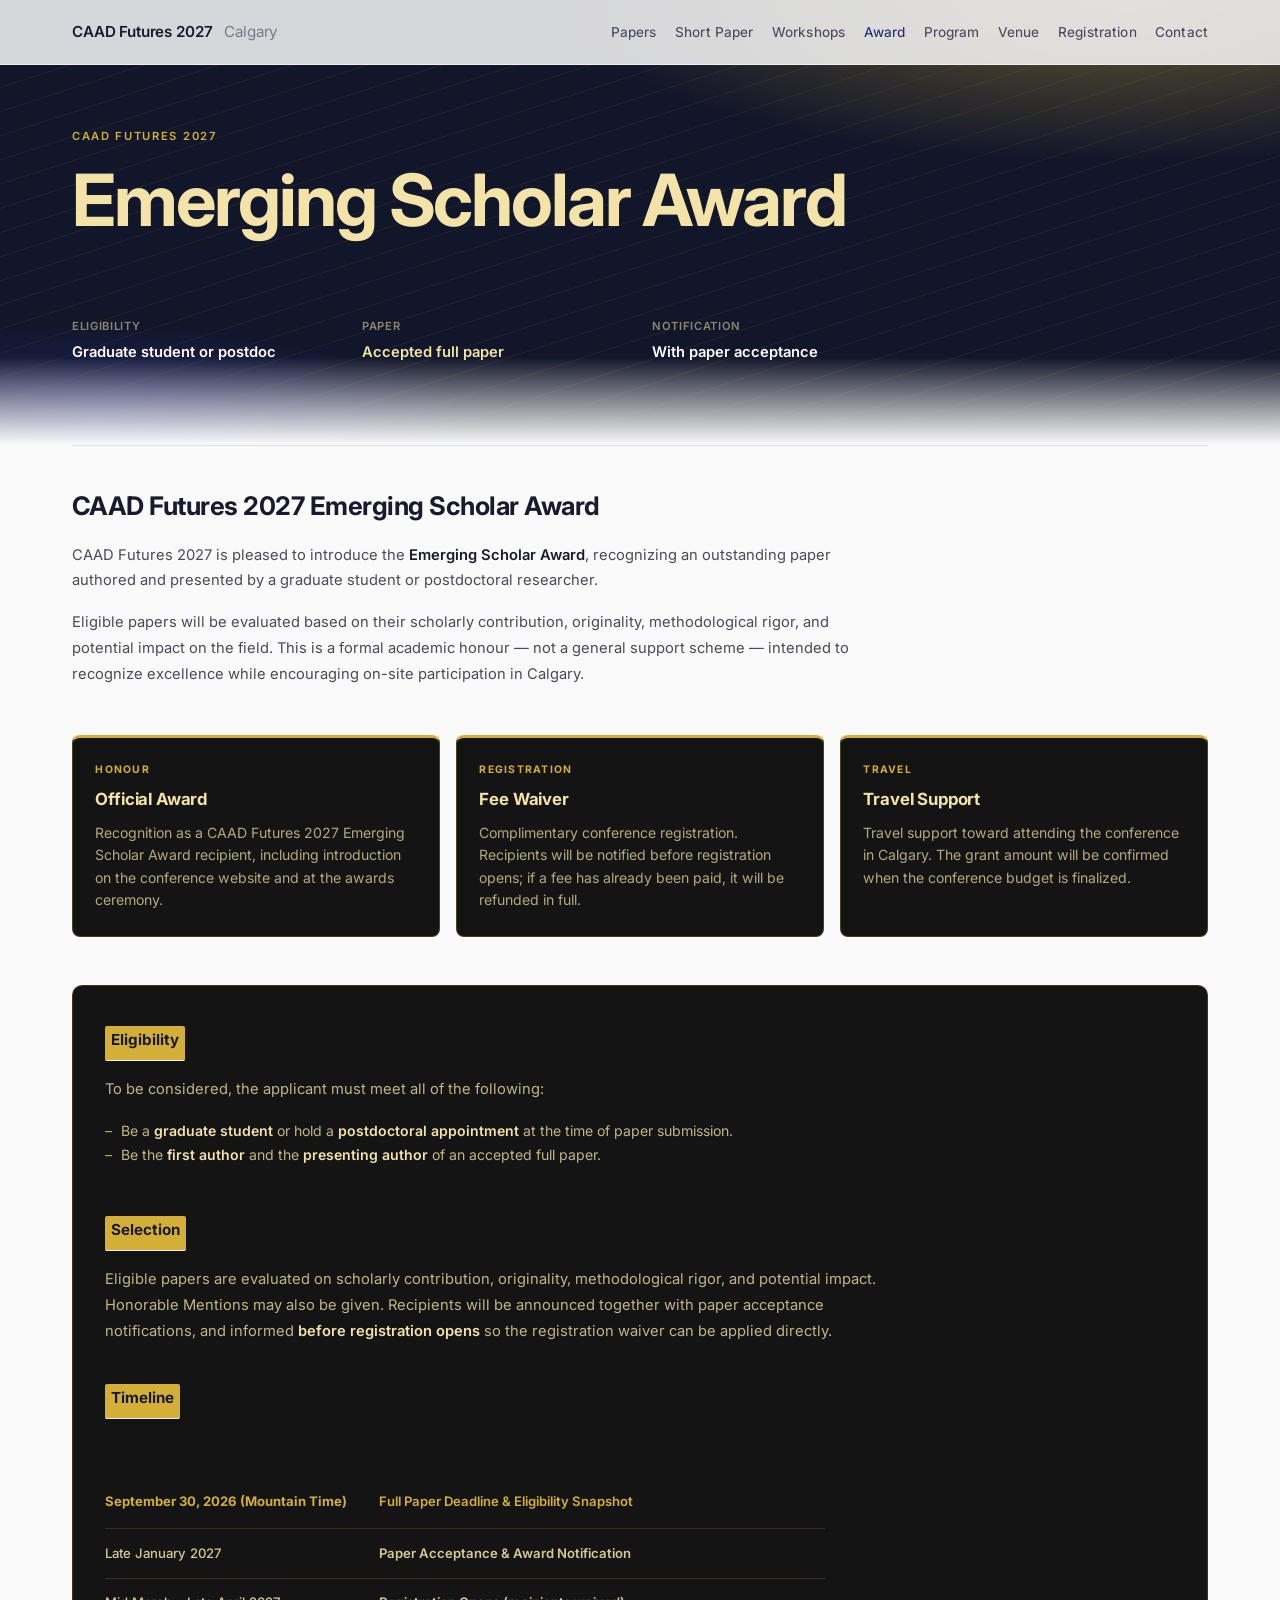
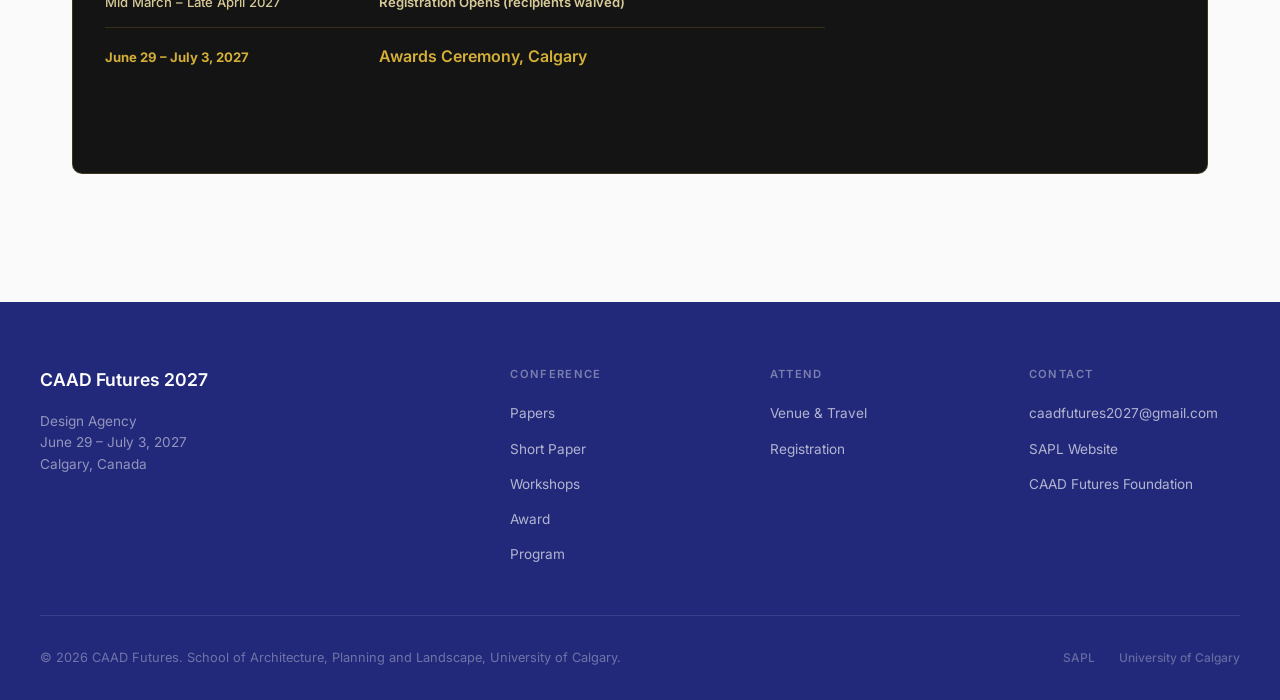
==== commit 532cb9e5: "Split Emerging Research Sessions into its own page. Restore the full-paper Call for Papers and use M" ====
--- a/award.html
+++ b/award.html
@@ -33,6 +33,7 @@
       <a href="index.html" class="nav-logo">CAAD Futures 2027 <span>Calgary</span></a>
       <ul class="nav-links">
         <li><a href="papers.html">Papers</a></li>
+        <li><a href="short-papers.html">Short Paper</a></li>
         <li><a href="workshops.html">Workshops</a></li>
         <li><a href="award.html" class="active">Award</a></li>
         <li><a href="program.html">Program</a></li>
@@ -50,6 +51,7 @@
 
   <div class="mobile-menu">
     <a href="papers.html">Papers</a>
+    <a href="short-papers.html">Short Paper</a>
     <a href="workshops.html">Workshops</a>
     <a href="award.html">Award</a>
     <a href="program.html">Program</a>
@@ -140,7 +142,7 @@
       <table class="dates-table">
         <tbody>
           <tr class="dates-row is-now">
-            <td class="dates-date">September 30, 2026 (AoE)</td>
+            <td class="dates-date">September 30, 2026 (Mountain Time)</td>
             <td class="dates-event">Full Paper Deadline &amp; Eligibility Snapshot</td>
           </tr>
           <tr class="dates-row">
@@ -180,6 +182,7 @@
           <p class="footer-heading">Conference</p>
           <ul class="footer-links">
             <li><a href="papers.html">Papers</a></li>
+            <li><a href="short-papers.html">Short Paper</a></li>
             <li><a href="workshops.html">Workshops</a></li>
             <li><a href="award.html">Award</a></li>
             <li><a href="program.html">Program</a></li>
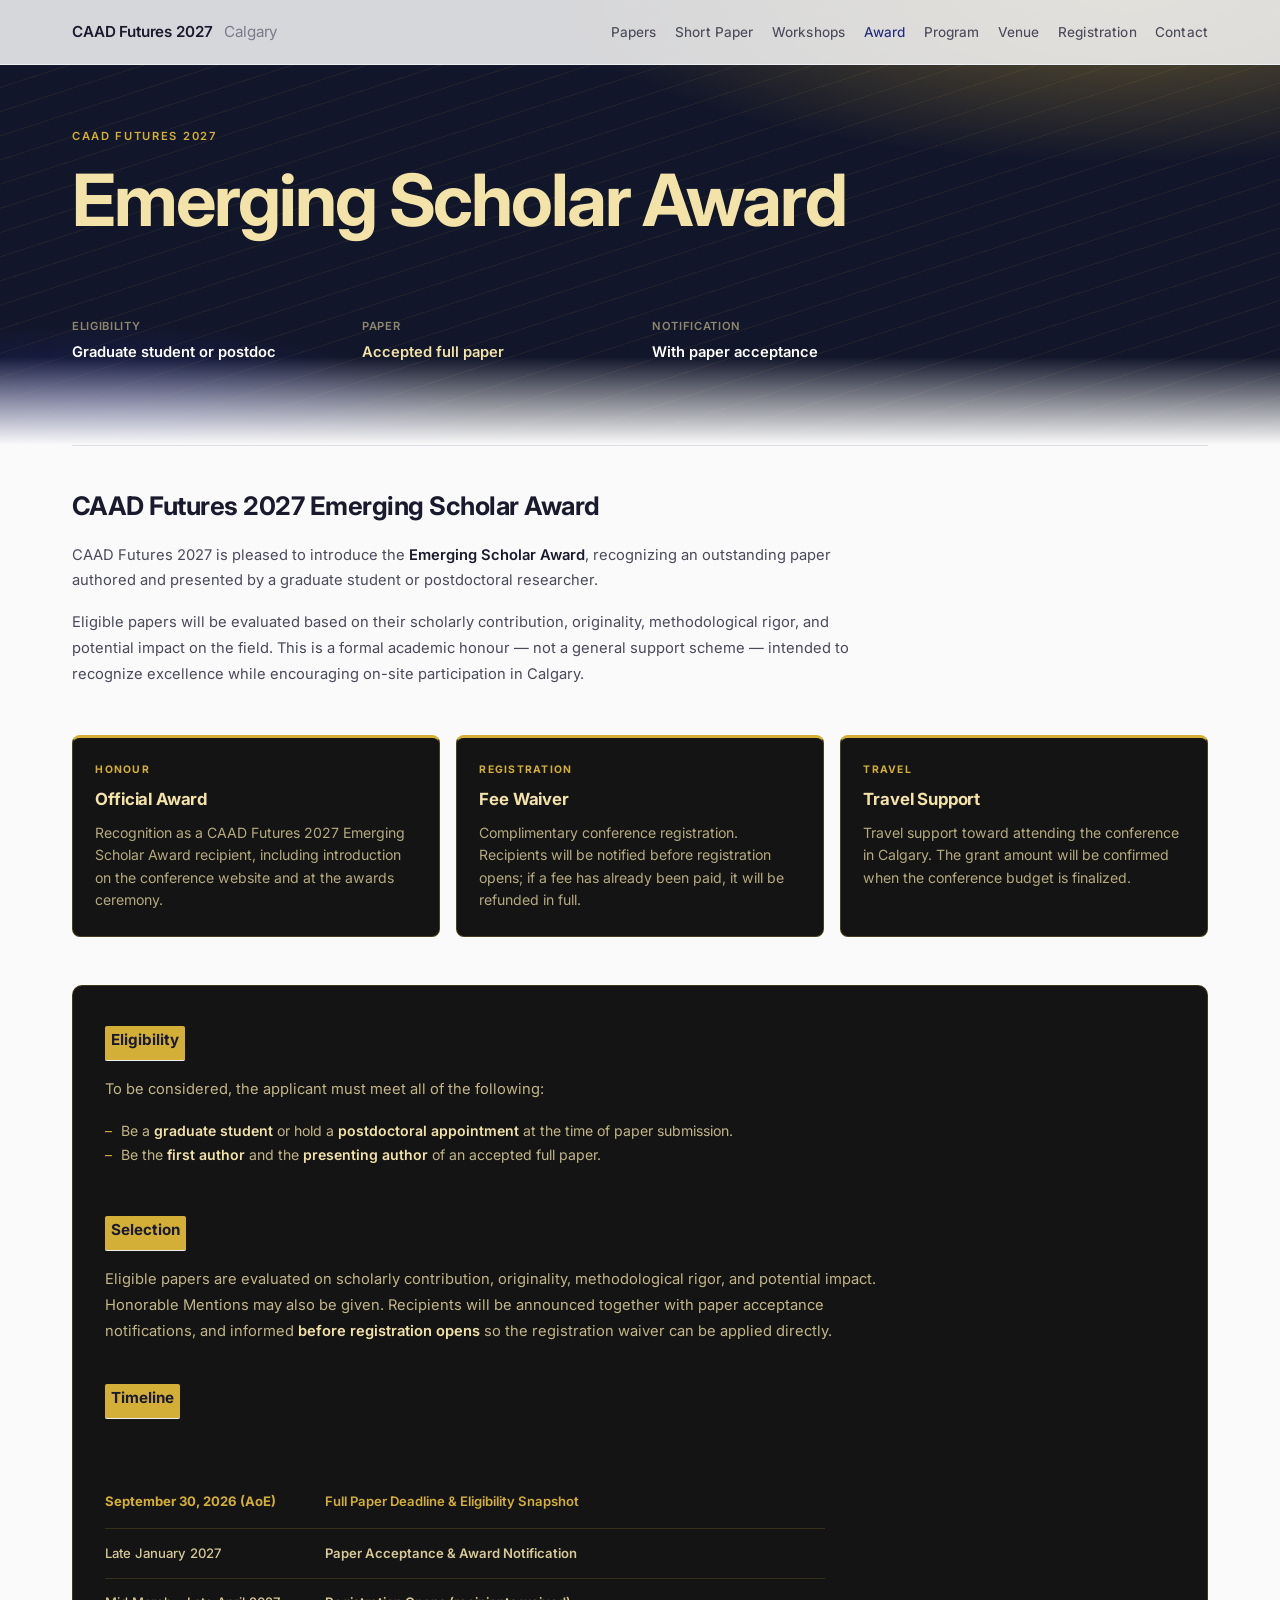
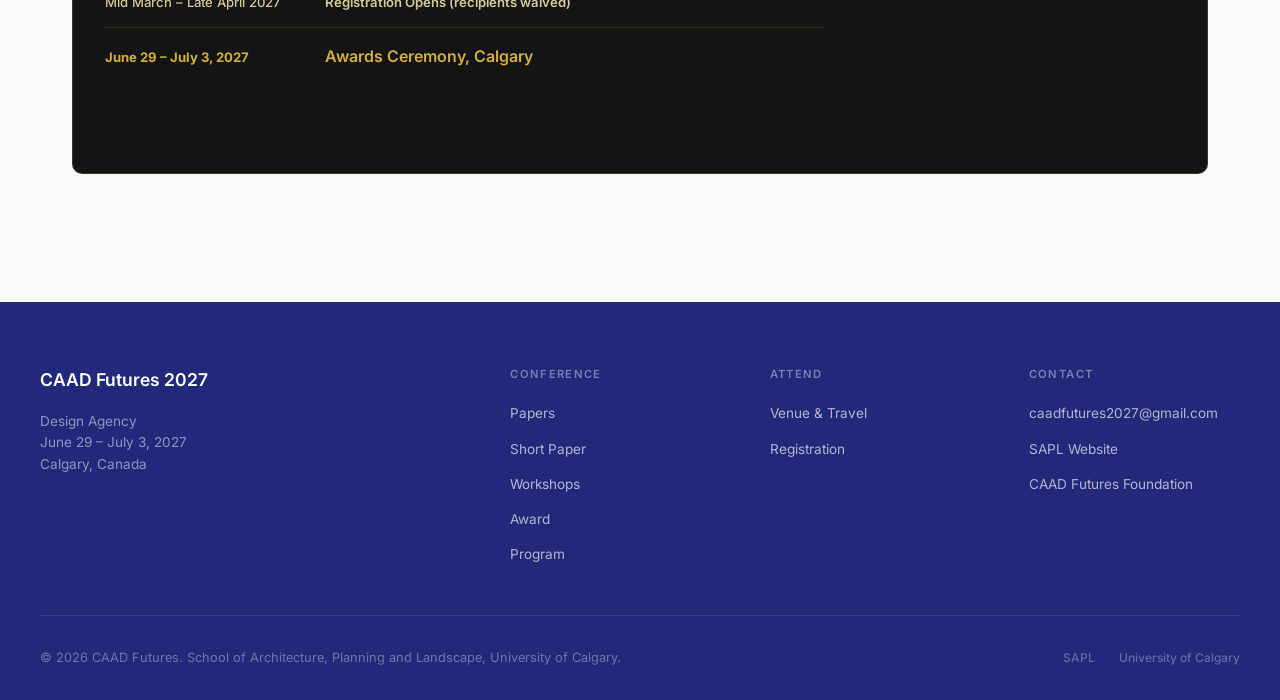
==== commit 9690660c: "Align site copy with the invitation: AoE deadlines and track names. Co-authored-by: Cursor <cursorag" ====
--- a/award.html
+++ b/award.html
@@ -142,7 +142,7 @@
       <table class="dates-table">
         <tbody>
           <tr class="dates-row is-now">
-            <td class="dates-date">September 30, 2026 (Mountain Time)</td>
+            <td class="dates-date">September 30, 2026 (AoE)</td>
             <td class="dates-event">Full Paper Deadline &amp; Eligibility Snapshot</td>
           </tr>
           <tr class="dates-row">
--- a/css/style.css
+++ b/css/style.css
@@ -2782,6 +2782,10 @@
   border-bottom: 1px solid var(--color-border-light);
 }
 
+.cfp-section-heading.ers-mark {
+  color: #fff;
+}
+
 .cfp-timeline {
   margin-bottom: 3rem;
 }
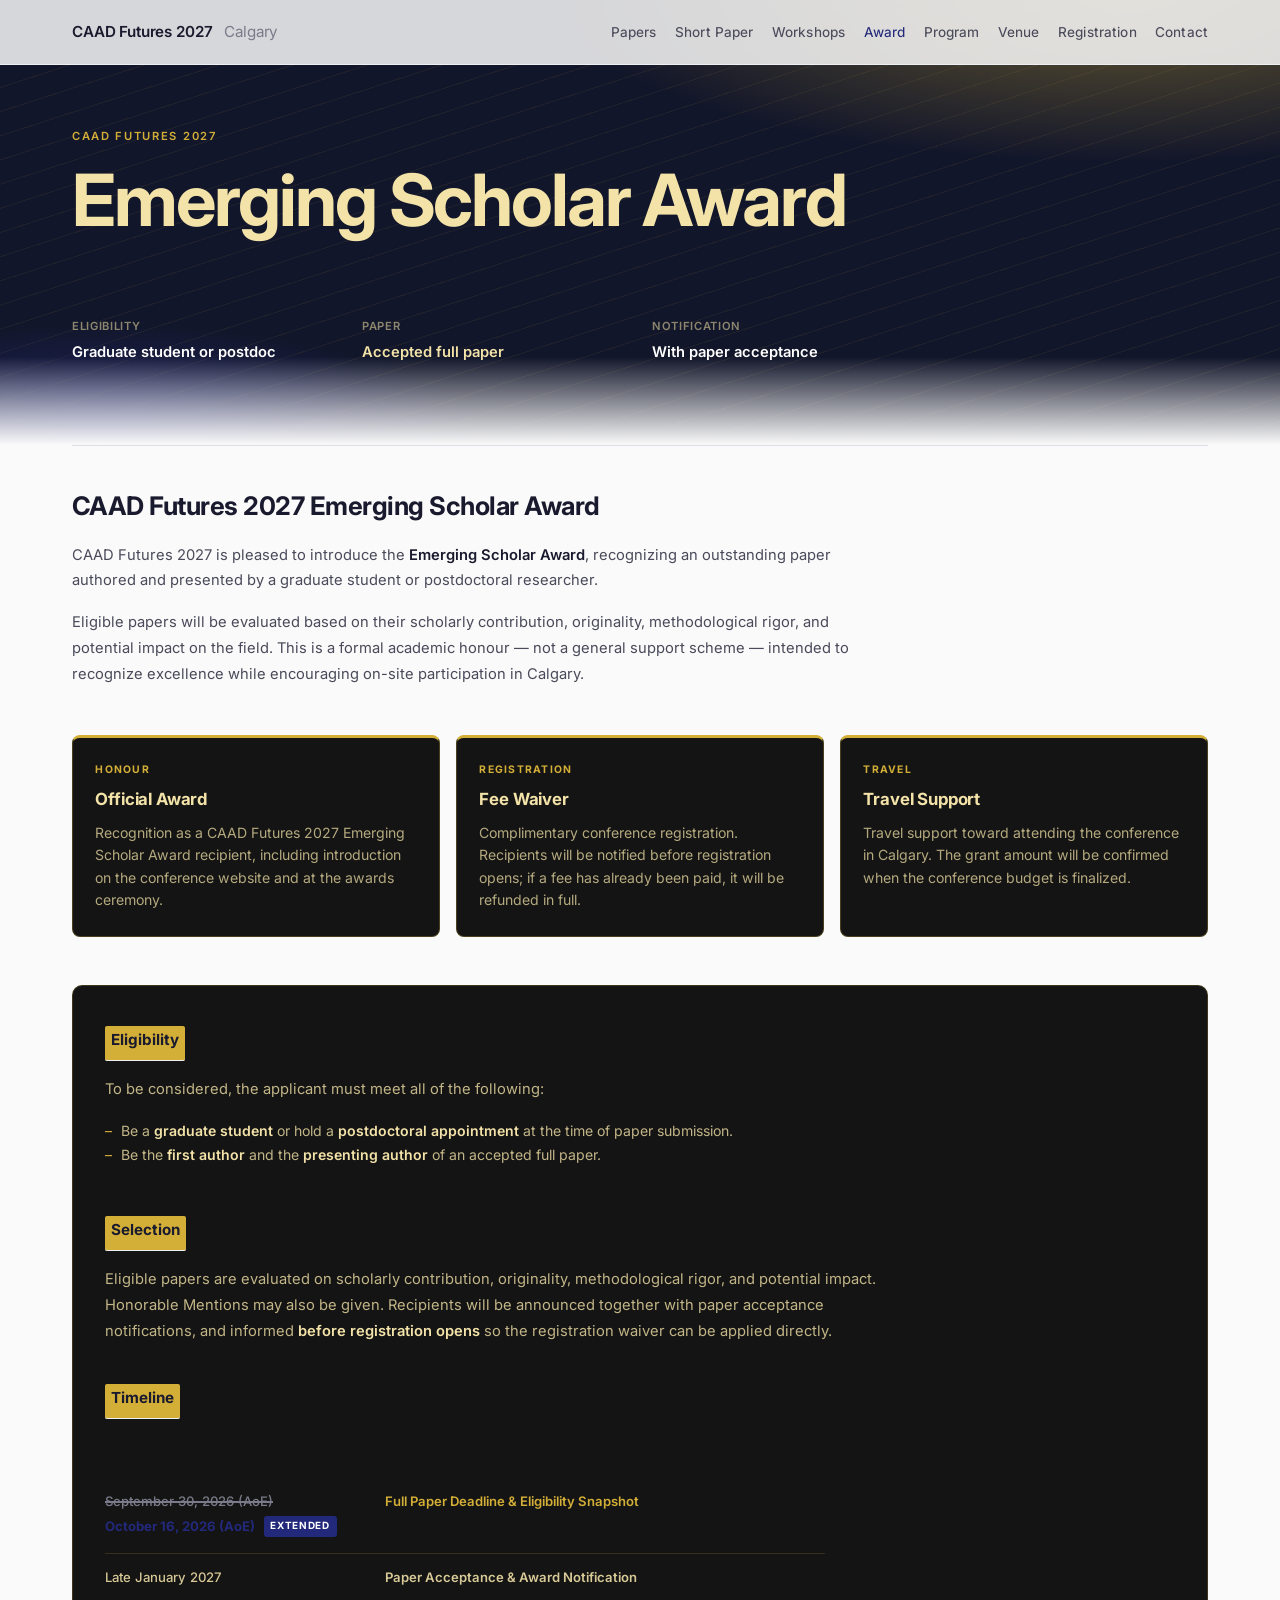
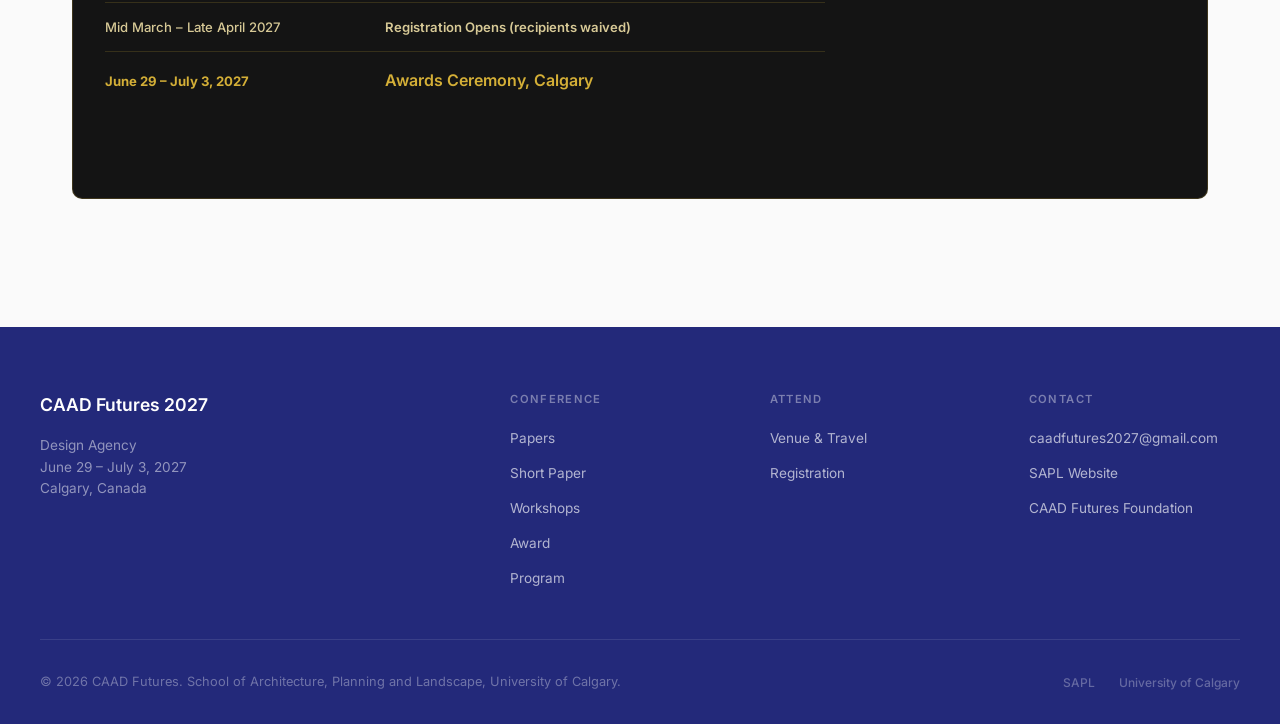
==== commit f2d3c812: "Extend the full paper deadline to October 16 and shorten the review window. Co-authored-by: Cursor <" ====
--- a/award.html
+++ b/award.html
@@ -142,7 +142,11 @@
       <table class="dates-table">
         <tbody>
           <tr class="dates-row is-now">
-            <td class="dates-date">September 30, 2026 (AoE)</td>
+            <td class="dates-date dates-date--extended">
+              <s class="deadline-old">September 30, 2026 (AoE)</s>
+              <span class="deadline-new">October 16, 2026 (AoE)</span>
+              <span class="deadline-badge">Extended</span>
+            </td>
             <td class="dates-event">Full Paper Deadline &amp; Eligibility Snapshot</td>
           </tr>
           <tr class="dates-row">
--- a/css/style.css
+++ b/css/style.css
@@ -1681,7 +1681,7 @@
 
 .dates-date--extended {
   white-space: normal;
-  width: 260px;
+  width: 280px;
 }
 
 .dates-date--extended .deadline-old {
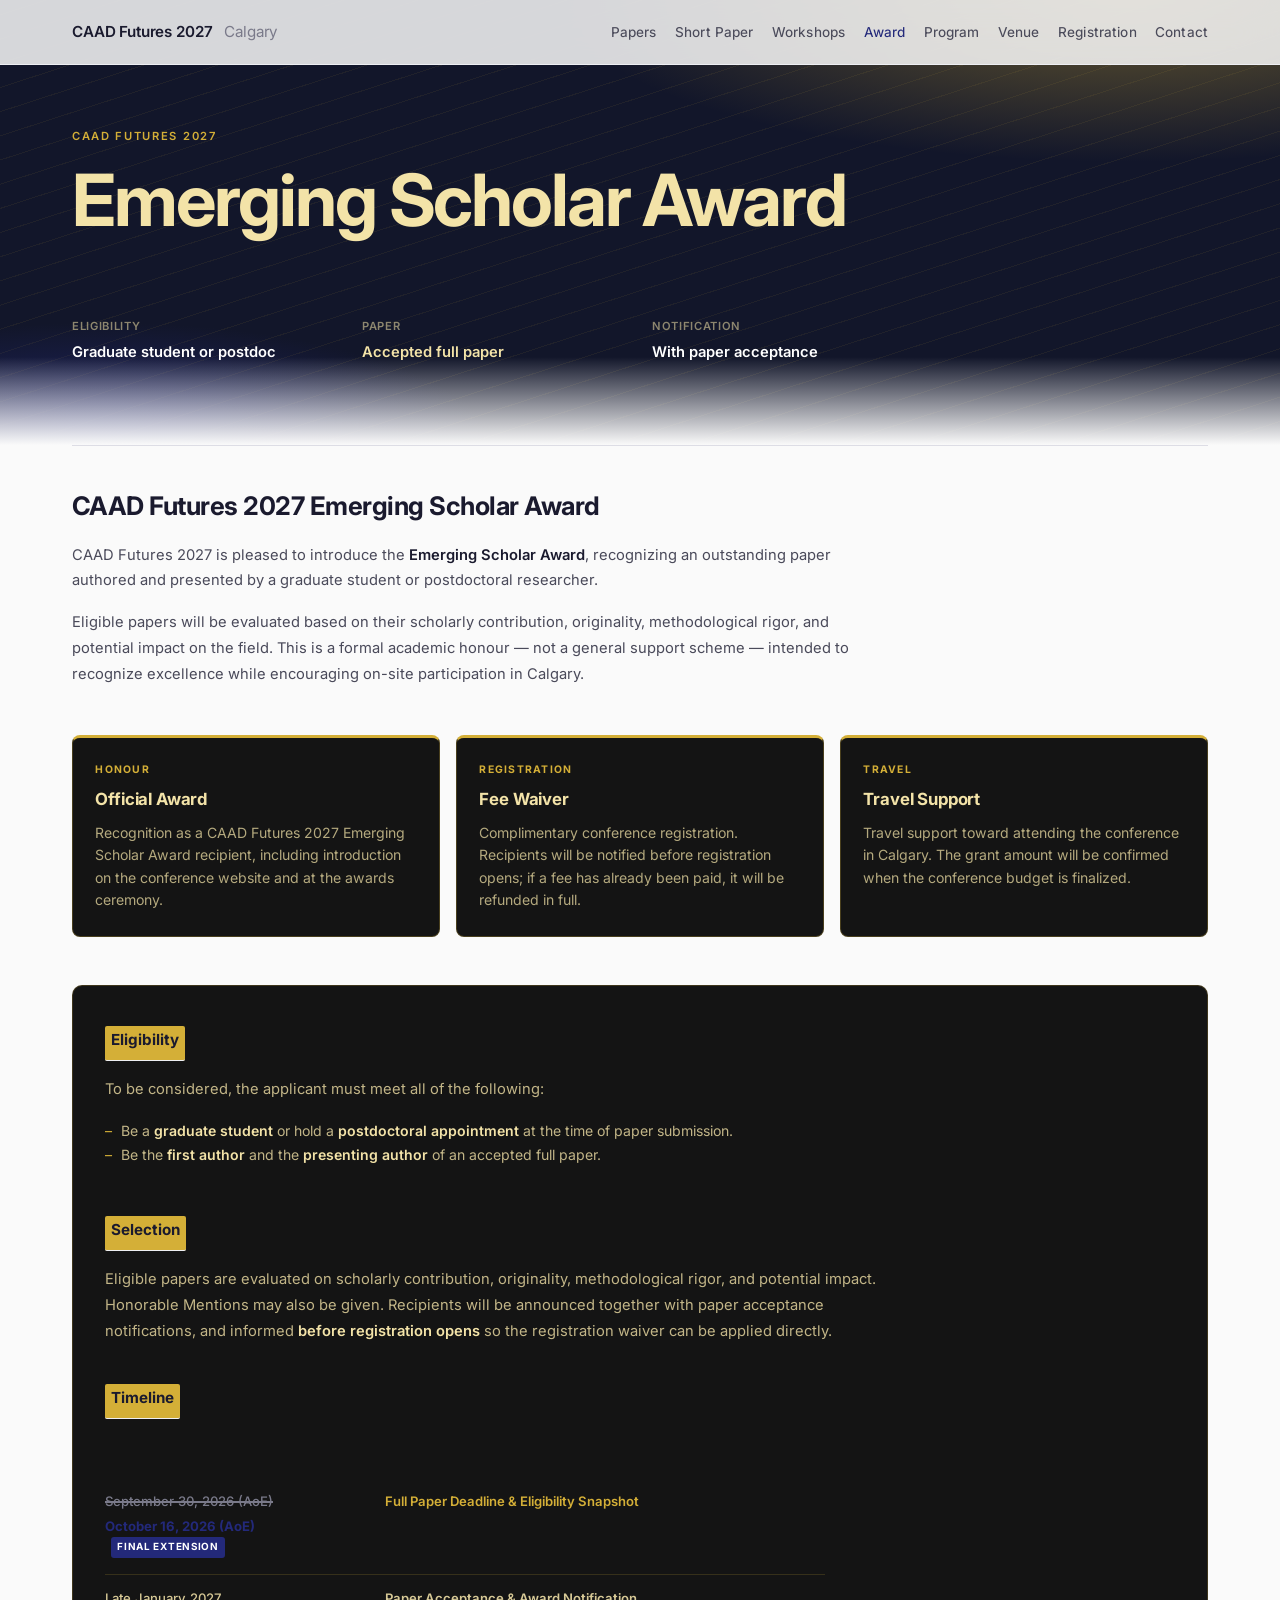
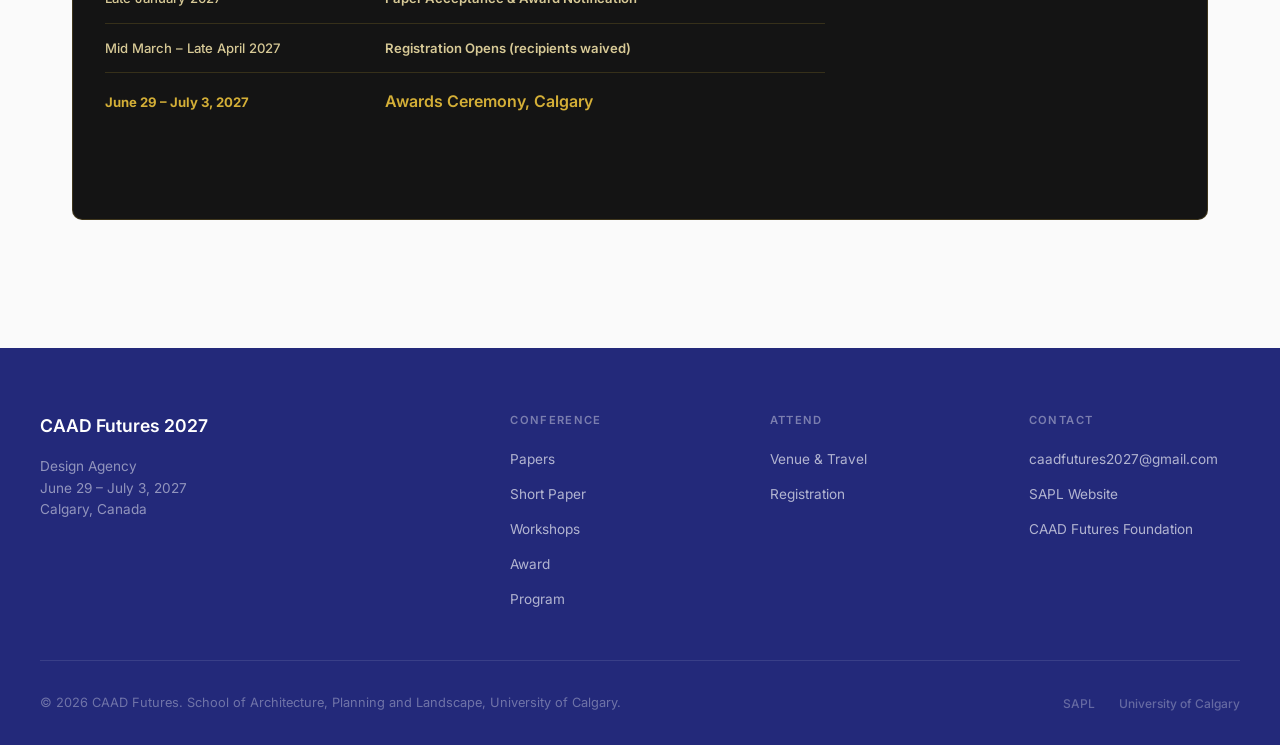
==== commit 2a302cff: "Mark the October 16 deadline as the final extension and add Stampede to the venue page. Co-authored-" ====
--- a/award.html
+++ b/award.html
@@ -145,7 +145,7 @@
             <td class="dates-date dates-date--extended">
               <s class="deadline-old">September 30, 2026 (AoE)</s>
               <span class="deadline-new">October 16, 2026 (AoE)</span>
-              <span class="deadline-badge">Extended</span>
+              <span class="deadline-badge">Final Extension</span>
             </td>
             <td class="dates-event">Full Paper Deadline &amp; Eligibility Snapshot</td>
           </tr>
--- a/css/style.css
+++ b/css/style.css
@@ -2160,6 +2160,58 @@
   opacity: 0.6;
 }
 
+.venue-stampede-gallery {
+  display: grid;
+  grid-template-columns: 1.25fr 1fr 1fr;
+  grid-template-rows: 220px;
+  gap: 4px;
+  margin: 1.5rem 0 1.75rem;
+}
+
+.venue-stampede-gallery > div {
+  position: relative;
+  overflow: hidden;
+  border-radius: 2px;
+}
+
+.venue-stampede-gallery img {
+  width: 100%;
+  height: 100%;
+  object-fit: cover;
+  display: block;
+  transition: transform 0.4s ease;
+}
+
+.venue-stampede-gallery > div:hover img {
+  transform: scale(1.04);
+}
+
+.venue-stampede-gallery > div:first-child img {
+  object-position: center 28%;
+}
+
+.venue-stampede-gallery > div:nth-child(2) img {
+  object-position: center 35%;
+}
+
+.venue-stampede-gallery > div:nth-child(3) img {
+  object-position: center 42%;
+}
+
+.venue-stampede-credit {
+  margin-top: 0.85rem;
+  font-size: 0.68rem;
+  color: var(--color-text-tertiary);
+  line-height: 1.5;
+}
+
+@media (max-width: 600px) {
+  .venue-stampede-gallery {
+    grid-template-columns: 1fr;
+    grid-template-rows: 200px 150px 150px;
+  }
+}
+
 /* ── REGISTRATION PLACEHOLDER ── */
 
 .reg-placeholder {
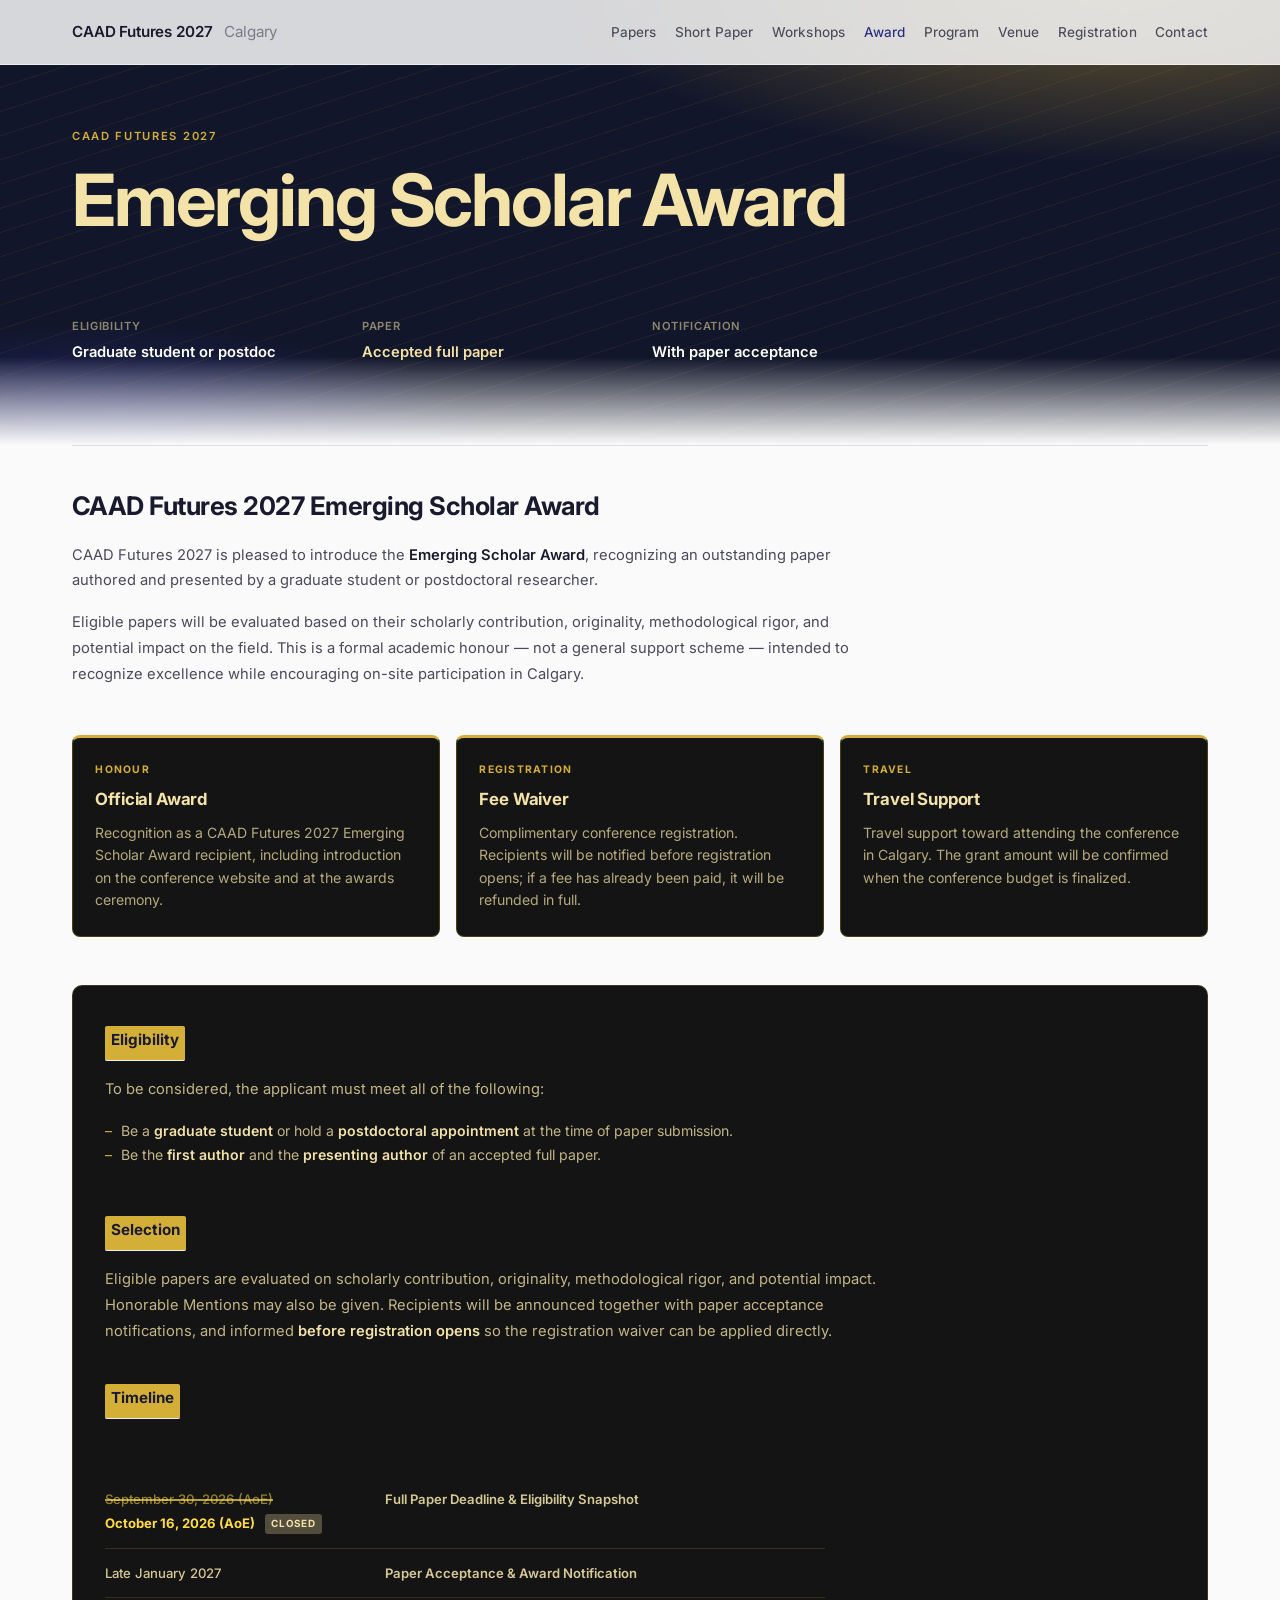
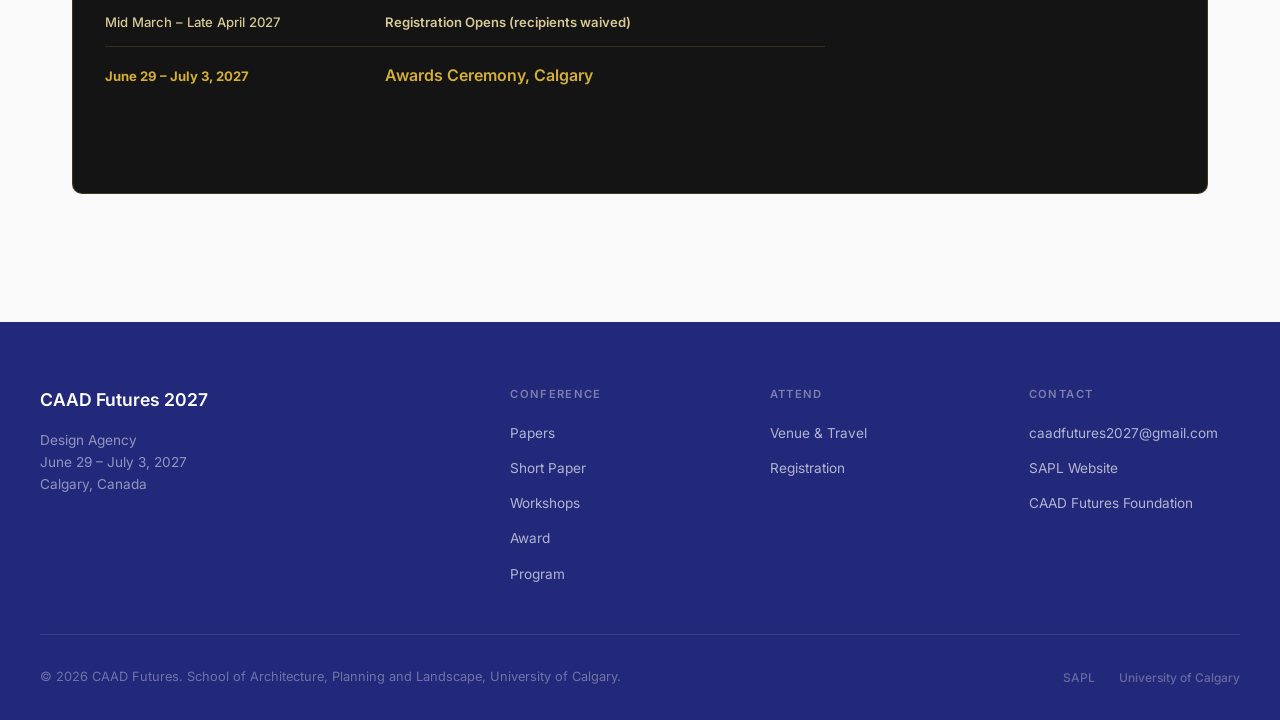
==== commit cc85a658: "Mark full papers closed and show that review is underway. Co-authored-by: Cursor <cursoragent@cursor" ====
--- a/award.html
+++ b/award.html
@@ -141,11 +141,14 @@
       <h3 class="cfp-section-heading award-panel-heading">Timeline</h3>
       <table class="dates-table">
         <tbody>
-          <tr class="dates-row is-now">
+          <tr class="dates-row">
             <td class="dates-date dates-date--extended">
-              <s class="deadline-old">September 30, 2026 (AoE)</s>
-              <span class="deadline-new">October 16, 2026 (AoE)</span>
-              <span class="deadline-badge">Final Extension</span>
+              <span data-deadline="current">September 30, 2026 (AoE)</span>
+              <span data-deadline="final" hidden>
+                <s class="deadline-old">September 30, 2026 (AoE)</s>
+                <span class="deadline-new">October 16, 2026 (AoE)</span>
+                <span class="deadline-badge deadline-badge--closed">Closed</span>
+              </span>
             </td>
             <td class="dates-event">Full Paper Deadline &amp; Eligibility Snapshot</td>
           </tr>
--- a/css/style.css
+++ b/css/style.css
@@ -551,6 +551,14 @@
   transform: translateX(2px);
 }
 
+.phase-card--papers {
+  background: linear-gradient(160deg, #1c2258 0%, #2a3278 100%);
+}
+
+.phase-card--papers .phase-btn {
+  color: #1c2258;
+}
+
 .phase-card--cfp {
   background: linear-gradient(145deg, #4f63f2 0%, #6d7cff 55%, #8aa0ff 100%);
 }
@@ -814,6 +822,25 @@
   color: #d4af37;
 }
 
+.award-panel .deadline-old {
+  color: rgba(255, 220, 70, 0.55);
+  text-decoration-color: rgba(255, 220, 70, 0.7);
+}
+
+.award-panel .deadline-new {
+  color: #ffdc46;
+}
+
+.award-panel .deadline-badge {
+  background: #ffdc46;
+  color: #141414;
+}
+
+.award-panel .deadline-badge--closed {
+  background: rgba(243, 227, 168, 0.28);
+  color: #f3e3a8;
+}
+
 .award-benefits {
   display: grid;
   grid-template-columns: repeat(3, 1fr);
@@ -997,6 +1024,22 @@
 
 .ers-panel .cfp-theme-text strong,
 .ers-panel .cfp-proposal-list strong {
+  color: #0e6e6e;
+}
+
+.cfp-theme-text .ers-proceedings-note {
+  margin-top: 1rem;
+  margin-bottom: 0;
+  padding: 0.9rem 1rem;
+  background: #e6f3f3;
+  border-left: 3px solid #0e6e6e;
+  border-radius: 4px;
+  font-size: 0.95rem;
+  line-height: 1.6;
+  color: var(--color-text);
+}
+
+.cfp-theme-text .ers-proceedings-note strong {
   color: #0e6e6e;
 }
 
@@ -1564,6 +1607,60 @@
   font-style: italic;
 }
 
+/* ── KEYNOTES (team cards, distinguished) ── */
+
+.keynote-grid {
+  grid-template-columns: repeat(3, 1fr);
+}
+
+.keynote-grid .committee-card {
+  border-top: 2px solid var(--color-accent);
+}
+
+.keynote-grid .committee-photo {
+  width: 104px;
+  height: 104px;
+  filter: grayscale(100%);
+}
+
+.keynote-grid .committee-card:hover .committee-photo {
+  filter: grayscale(100%);
+}
+
+.keynote-grid .committee-role {
+  color: var(--color-accent);
+  font-weight: 600;
+  letter-spacing: 0.02em;
+}
+
+.committee-name a {
+  color: inherit;
+  text-decoration: none;
+}
+
+.committee-name a:hover {
+  color: var(--color-accent);
+}
+
+.keynote-bio {
+  margin-top: 0.85rem;
+  font-size: 0.85rem;
+  line-height: 1.65;
+  color: var(--color-text-secondary);
+}
+
+.keynote-bio a {
+  color: var(--color-accent);
+  text-decoration: underline;
+  text-underline-offset: 2px;
+}
+
+@media (max-width: 900px) {
+  .keynote-grid {
+    grid-template-columns: 1fr;
+  }
+}
+
 /* ── PAGE HEADER (sub-pages) ── */
 
 .page-header {
@@ -1641,6 +1738,10 @@
 
 .cfp-meta-value--accent {
   color: var(--color-accent);
+}
+
+[data-deadline][hidden] {
+  display: none !important;
 }
 
 .deadline-old {
@@ -1667,6 +1768,11 @@
   border-radius: 3px;
   vertical-align: 0.12em;
   margin-left: 0.3rem;
+}
+
+.deadline-badge--closed {
+  background: #8a8f98;
+  color: #fff;
 }
 
 .cfp-meta-value .deadline-old {
@@ -2842,6 +2948,22 @@
   margin-bottom: 3rem;
 }
 
+.cfp-theme-text .cfp-proceedings-note {
+  margin-top: 1rem;
+  margin-bottom: 0;
+  padding: 0.9rem 1rem;
+  background: var(--color-accent-light);
+  border-left: 3px solid var(--color-accent);
+  border-radius: 4px;
+  font-size: 0.95rem;
+  line-height: 1.6;
+  color: var(--color-text);
+}
+
+.cfp-theme-text .cfp-proceedings-note strong {
+  color: var(--color-accent);
+}
+
 .cfp-proceedings {
   margin-bottom: 1rem;
 }
